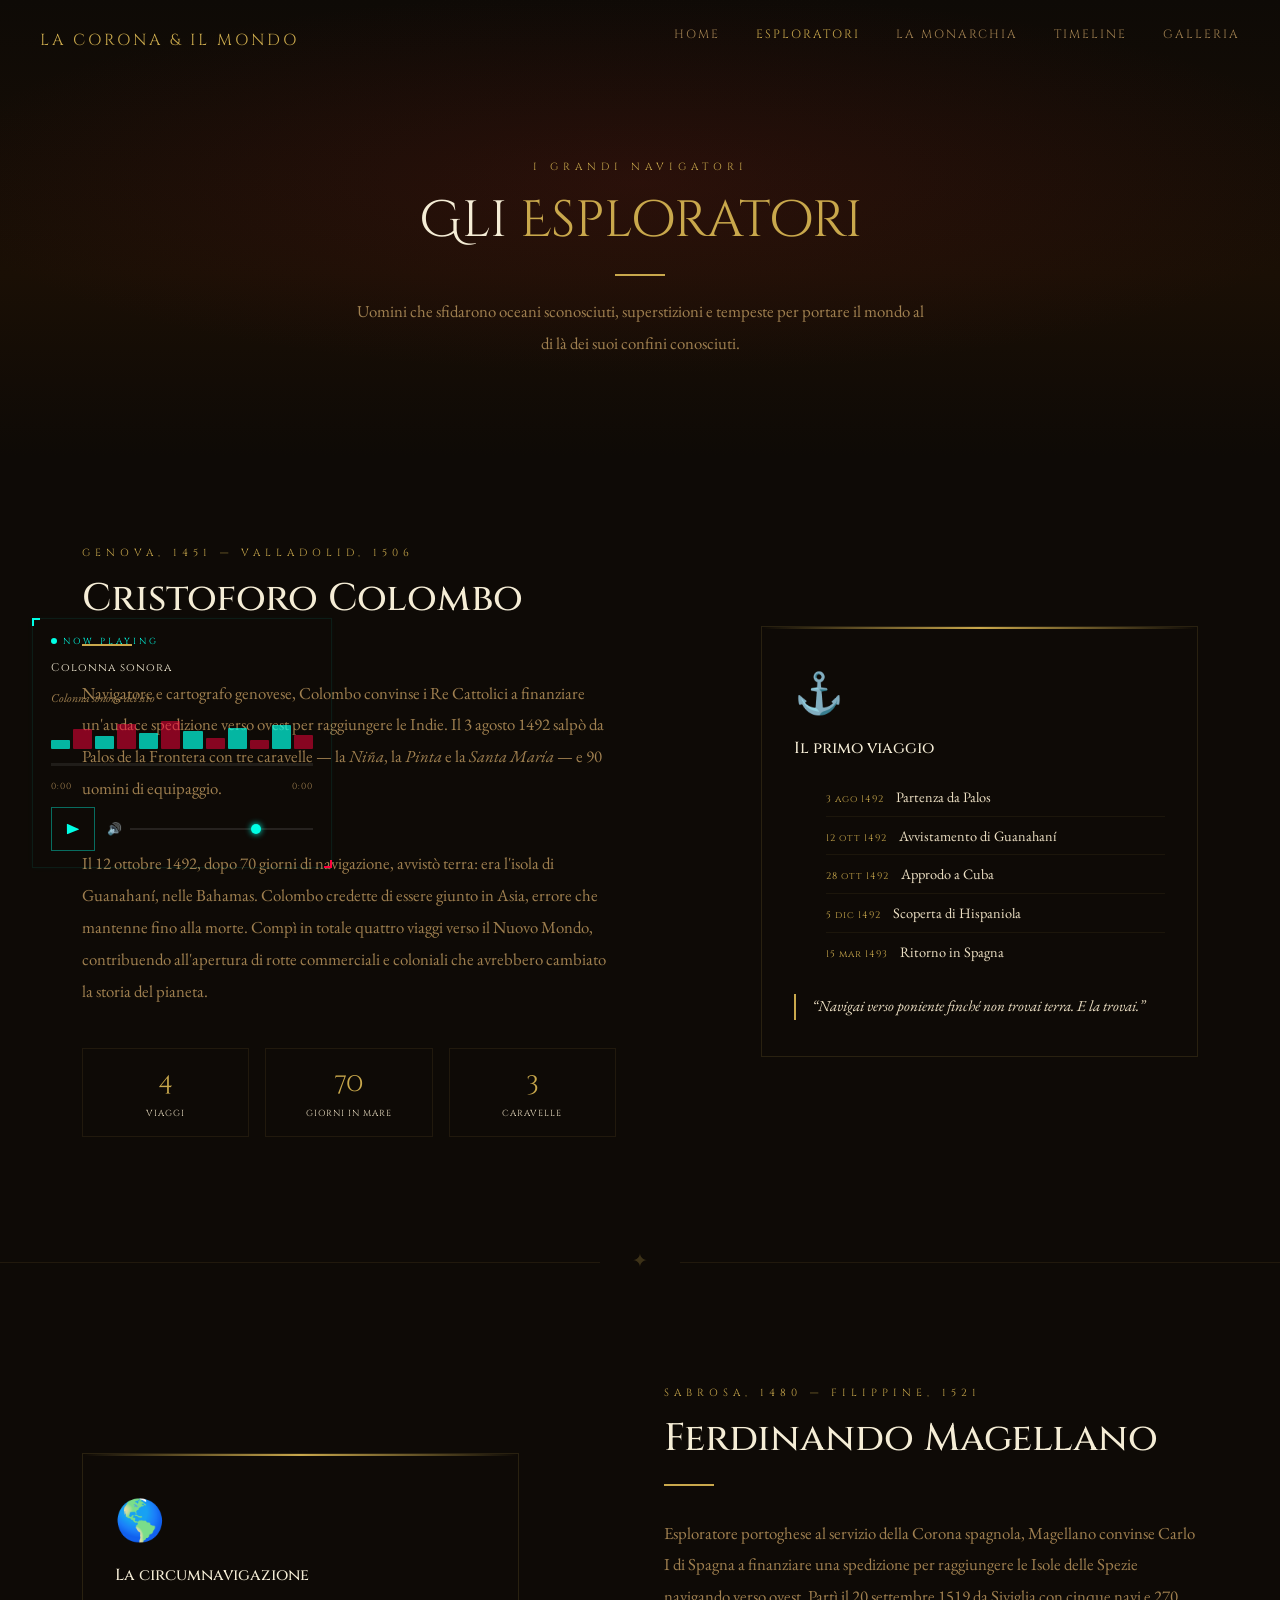
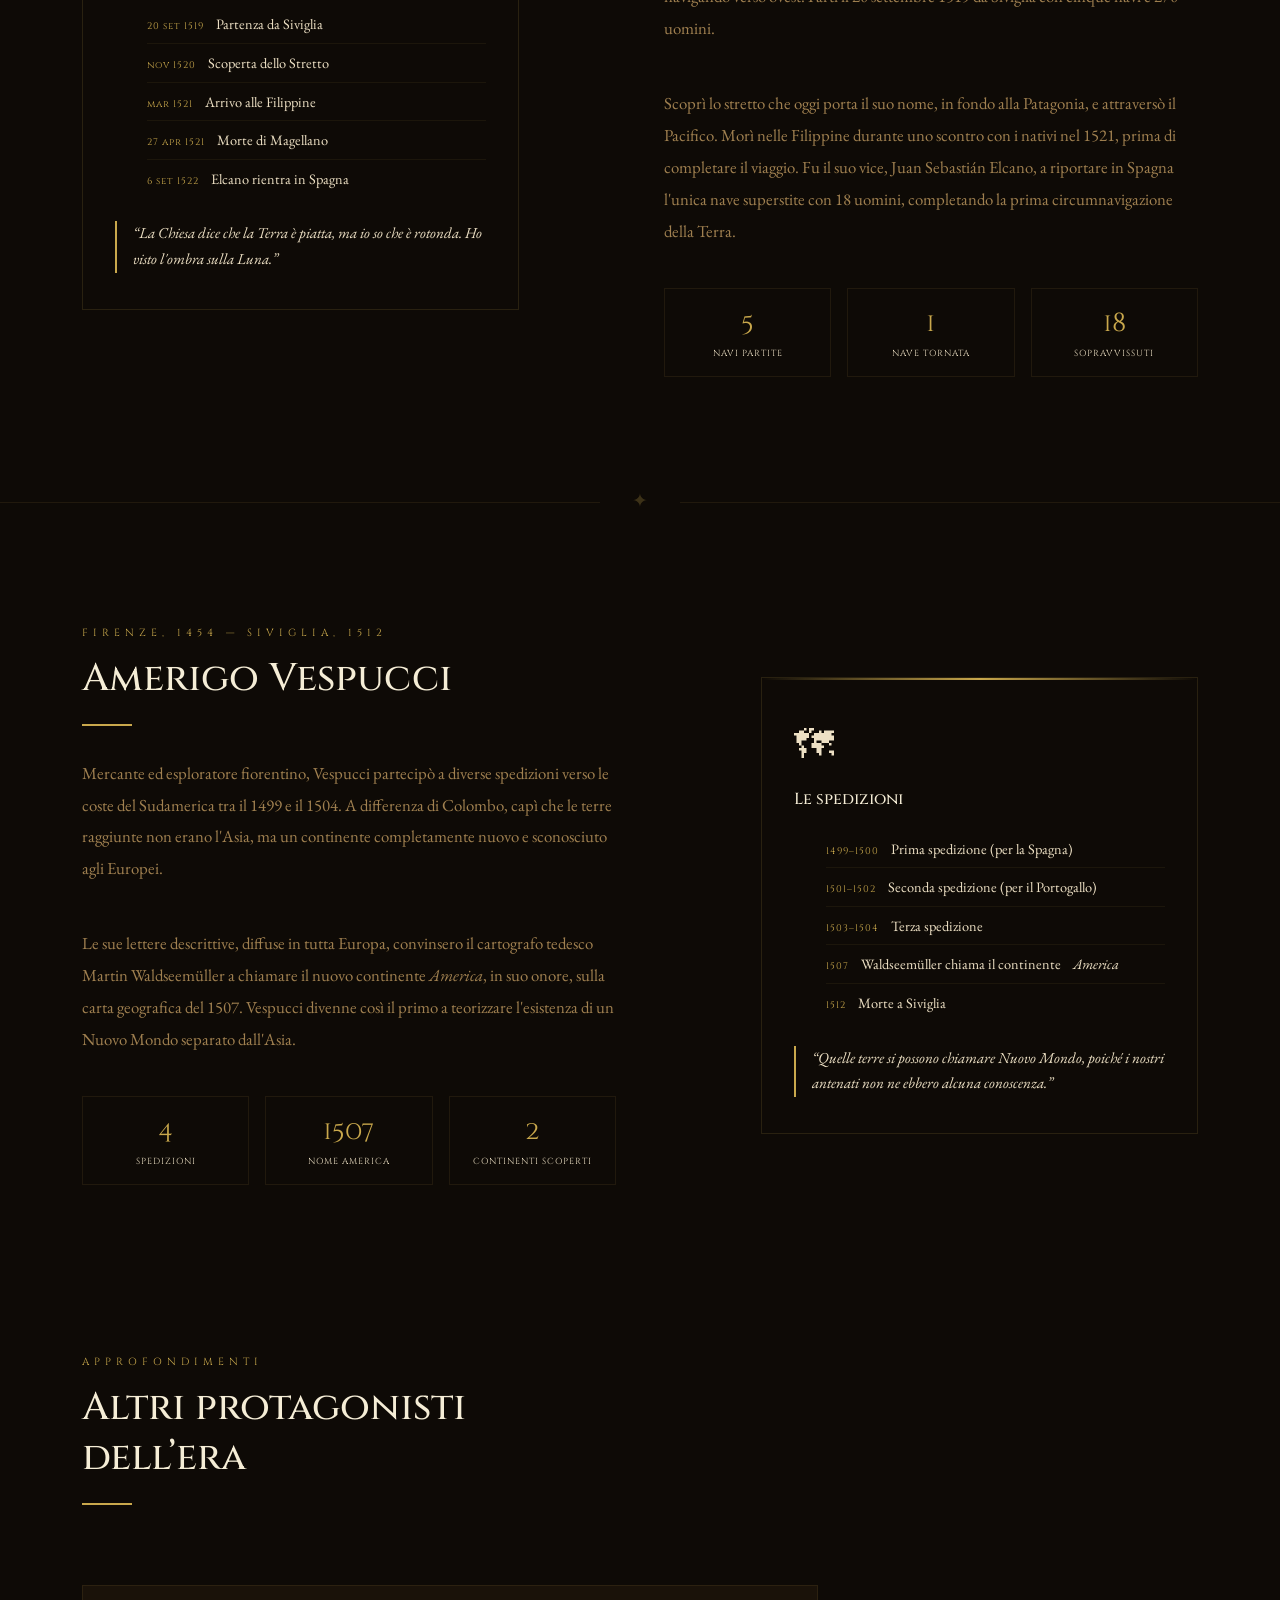
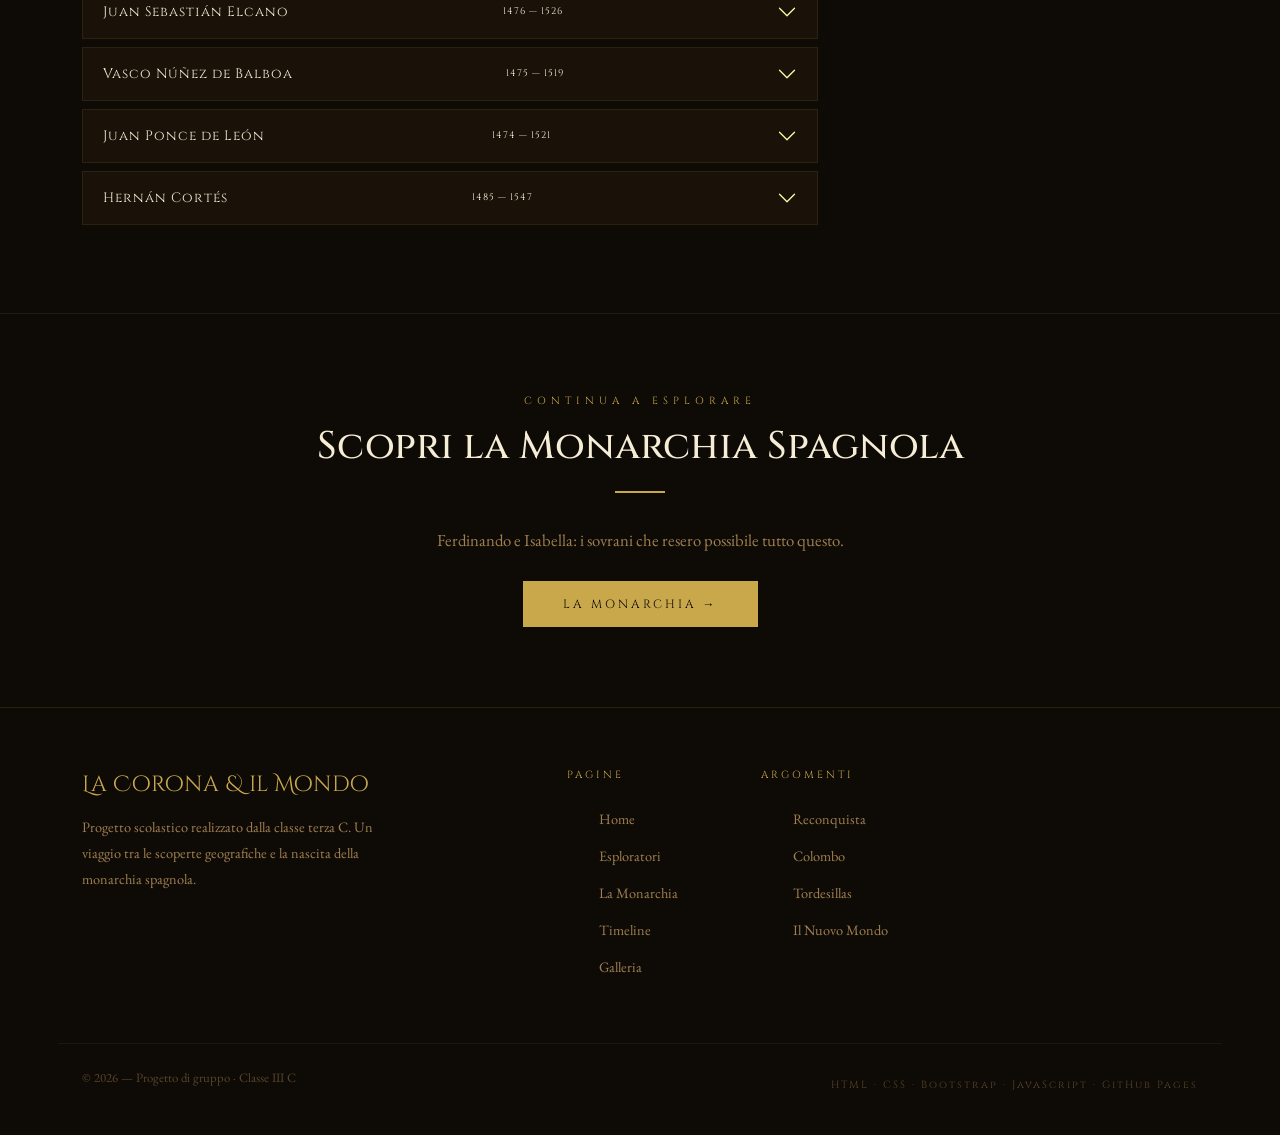
==== esploratori.html @ 6e04acef "Bo" ====
<!DOCTYPE html>
<html lang="it">
<head>
  <meta charset="UTF-8" />
  <meta name="viewport" content="width=device-width, initial-scale=1.0"/>
  <title>La Corona &amp; il Mondo — Esploratori</title>
  <link href="https://cdn.jsdelivr.net/npm/bootstrap@5.3.3/dist/css/bootstrap.min.css" rel="stylesheet"/>
  <link href="https://fonts.googleapis.com/css2?family=Cinzel+Decorative:wght@400;700&family=Cinzel:wght@400;600&family=EB+Garamond:ital,wght@0,400;0,500;1,400&display=swap" rel="stylesheet"/>
  <link rel="stylesheet" href="style.css"/>
<base target="_blank">
<base target="_blank">
</head>
<body>

  <!-- NAVBAR -->
  <nav id="navbar">
    <a href="/index.html" class="nav-logo">La Corona &amp; il Mondo</a>
    <button class="nav-toggle" id="navToggle" aria-label="Menu">
      <span></span><span></span><span></span>
    </button>
    <ul class="nav-links" id="navLinks">
      <li><a href="index.html">Home</a></li>
      <li><a href="esploratori.html">Esploratori</a></li>
      <li><a href="monarchia.html">La Monarchia</a></li>
      <li><a href="timeline.html">Timeline</a></li>
      <li><a href="galleria.html">Galleria</a></li>
    </ul>
  </nav>

  <!-- PAGE HEADER -->
  <section class="page-header">
    <div class="page-header-bg"></div>
    <div class="page-header-content container">
      <p class="section-label">I Grandi Navigatori</p>
      <h1 class="section-title" style="font-family:'Cinzel Decorative',serif; font-size:clamp(2rem,5vw,3.2rem);">
        Gli <span style="color:var(--gold)">Esploratori</span>
      </h1>
      <div class="gold-line mx-auto"></div>
      <p class="section-body mx-auto text-center">
        Uomini che sfidarono oceani sconosciuti, superstizioni e tempeste per portare il mondo al di là dei suoi confini conosciuti.
      </p>
    </div>
  </section>

  <!-- ═══════════════════════════════════════
       CRISTOFORO COLOMBO
  ════════════════════════════════════════ -->
  <section class="explorer-section" id="colombo">
    <div class="container">
      <div class="row align-items-center g-5">

        <!-- testo -->
        <div class="col-lg-6 reveal">
          <p class="section-label">Genova, 1451 &mdash; Valladolid, 1506</p>
          <h2 class="section-title">Cristoforo Colombo</h2>
          <div class="gold-line"></div>
          <p class="section-body">
            Navigatore e cartografo genovese, Colombo convinse i Re Cattolici a finanziare un'audace spedizione verso ovest per raggiungere le Indie. Il 3 agosto 1492 salpò da Palos de la Frontera con tre caravelle — la <em>Niña</em>, la <em>Pinta</em> e la <em>Santa María</em> — e 90 uomini di equipaggio.
          </p>
          <br>
          <p class="section-body">
            Il 12 ottobre 1492, dopo 70 giorni di navigazione, avvistò terra: era l'isola di Guanahaní, nelle Bahamas. Colombo credette di essere giunto in Asia, errore che mantenne fino alla morte. Compì in totale quattro viaggi verso il Nuovo Mondo, contribuendo all'apertura di rotte commerciali e coloniali che avrebbero cambiato la storia del pianeta.
          </p>

          <!-- stats mini -->
          <div class="row g-3 mt-4">
            <div class="col-4">
              <div class="mini-stat">
                <span class="mini-num">4</span>
                <span class="mini-label">Viaggi</span>
              </div>
            </div>
            <div class="col-4">
              <div class="mini-stat">
                <span class="mini-num">70</span>
                <span class="mini-label">Giorni in mare</span>
              </div>
            </div>
            <div class="col-4">
              <div class="mini-stat">
                <span class="mini-num">3</span>
                <span class="mini-label">Caravelle</span>
              </div>
            </div>
          </div>
        </div>

        <!-- citazione / sidebar -->
        <div class="col-lg-5 offset-lg-1 reveal">
          <div class="explorer-sidebar">
            <div class="sidebar-icon">&#9875;</div>
            <h3 class="sidebar-title">Il primo viaggio</h3>
            <ul class="sidebar-list">
              <li><span class="sl-year">3 ago 1492</span> Partenza da Palos</li>
              <li><span class="sl-year">12 ott 1492</span> Avvistamento di Guanahaní</li>
              <li><span class="sl-year">28 ott 1492</span> Approdo a Cuba</li>
              <li><span class="sl-year">5 dic 1492</span> Scoperta di Hispaniola</li>
              <li><span class="sl-year">15 mar 1493</span> Ritorno in Spagna</li>
            </ul>
            <div class="sidebar-quote">
              &ldquo;Navigai verso poniente finché non trovai terra. E la trovai.&rdquo;
            </div>
          </div>
        </div>

      </div>
    </div>
  </section>

  <!-- DIVISORE -->
  <div class="explorer-divider"><span>&#10022;</span></div>

  <!-- ═══════════════════════════════════════
       FERDINANDO MAGELLANO
  ════════════════════════════════════════ -->
  <section class="explorer-section" id="magellano">
    <div class="container">
      <div class="row align-items-center g-5">

        <!-- sidebar a sinistra su desktop -->
        <div class="col-lg-5 reveal order-lg-1 order-2">
          <div class="explorer-sidebar">
            <div class="sidebar-icon">&#127758;</div>
            <h3 class="sidebar-title">La circumnavigazione</h3>
            <ul class="sidebar-list">
              <li><span class="sl-year">20 set 1519</span> Partenza da Siviglia</li>
              <li><span class="sl-year">nov 1520</span> Scoperta dello Stretto</li>
              <li><span class="sl-year">mar 1521</span> Arrivo alle Filippine</li>
              <li><span class="sl-year">27 apr 1521</span> Morte di Magellano</li>
              <li><span class="sl-year">6 set 1522</span> Elcano rientra in Spagna</li>
            </ul>
            <div class="sidebar-quote">
              &ldquo;La Chiesa dice che la Terra è piatta, ma io so che è rotonda. Ho visto l'ombra sulla Luna.&rdquo;
            </div>
          </div>
        </div>

        <!-- testo a destra -->
        <div class="col-lg-6 offset-lg-1 reveal order-lg-2 order-1">
          <p class="section-label">Sabrosa, 1480 &mdash; Filippine, 1521</p>
          <h2 class="section-title">Ferdinando Magellano</h2>
          <div class="gold-line"></div>
          <p class="section-body">
            Esploratore portoghese al servizio della Corona spagnola, Magellano convinse Carlo I di Spagna a finanziare una spedizione per raggiungere le Isole delle Spezie navigando verso ovest. Partì il 20 settembre 1519 da Siviglia con cinque navi e 270 uomini.
          </p>
          <br>
          <p class="section-body">
            Scoprì lo stretto che oggi porta il suo nome, in fondo alla Patagonia, e attraversò il Pacifico. Morì nelle Filippine durante uno scontro con i nativi nel 1521, prima di completare il viaggio. Fu il suo vice, Juan Sebastián Elcano, a riportare in Spagna l'unica nave superstite con 18 uomini, completando la prima circumnavigazione della Terra.
          </p>

          <div class="row g-3 mt-4">
            <div class="col-4">
              <div class="mini-stat">
                <span class="mini-num">5</span>
                <span class="mini-label">Navi partite</span>
              </div>
            </div>
            <div class="col-4">
              <div class="mini-stat">
                <span class="mini-num">1</span>
                <span class="mini-label">Nave tornata</span>
              </div>
            </div>
            <div class="col-4">
              <div class="mini-stat">
                <span class="mini-num">18</span>
                <span class="mini-label">Sopravvissuti</span>
              </div>
            </div>
          </div>
        </div>

      </div>
    </div>
  </section>

  <!-- DIVISORE -->
  <div class="explorer-divider"><span>&#10022;</span></div>

  <!-- ═══════════════════════════════════════
       AMERIGO VESPUCCI
  ════════════════════════════════════════ -->
  <section class="explorer-section" id="vespucci">
    <div class="container">
      <div class="row align-items-center g-5">

        <div class="col-lg-6 reveal">
          <p class="section-label">Firenze, 1454 &mdash; Siviglia, 1512</p>
          <h2 class="section-title">Amerigo Vespucci</h2>
          <div class="gold-line"></div>
          <p class="section-body">
            Mercante ed esploratore fiorentino, Vespucci partecipò a diverse spedizioni verso le coste del Sudamerica tra il 1499 e il 1504. A differenza di Colombo, capì che le terre raggiunte non erano l'Asia, ma un continente completamente nuovo e sconosciuto agli Europei.
          </p>
          <br>
          <p class="section-body">
            Le sue lettere descrittive, diffuse in tutta Europa, convinsero il cartografo tedesco Martin Waldseemüller a chiamare il nuovo continente <em>America</em>, in suo onore, sulla carta geografica del 1507. Vespucci divenne così il primo a teorizzare l'esistenza di un Nuovo Mondo separato dall'Asia.
          </p>

          <div class="row g-3 mt-4">
            <div class="col-4">
              <div class="mini-stat">
                <span class="mini-num">4</span>
                <span class="mini-label">Spedizioni</span>
              </div>
            </div>
            <div class="col-4">
              <div class="mini-stat">
                <span class="mini-num">1507</span>
                <span class="mini-label">Nome America</span>
              </div>
            </div>
            <div class="col-4">
              <div class="mini-stat">
                <span class="mini-num">2</span>
                <span class="mini-label">Continenti scoperti</span>
              </div>
            </div>
          </div>
        </div>

        <div class="col-lg-5 offset-lg-1 reveal">
          <div class="explorer-sidebar">
            <div class="sidebar-icon">&#128506;</div>
            <h3 class="sidebar-title">Le spedizioni</h3>
            <ul class="sidebar-list">
              <li><span class="sl-year">1499&ndash;1500</span> Prima spedizione (per la Spagna)</li>
              <li><span class="sl-year">1501&ndash;1502</span> Seconda spedizione (per il Portogallo)</li>
              <li><span class="sl-year">1503&ndash;1504</span> Terza spedizione</li>
              <li><span class="sl-year">1507</span> Waldseemüller chiama il continente <em>America</em></li>
              <li><span class="sl-year">1512</span> Morte a Siviglia</li>
            </ul>
            <div class="sidebar-quote">
              &ldquo;Quelle terre si possono chiamare Nuovo Mondo, poiché i nostri antenati non ne ebbero alcuna conoscenza.&rdquo;
            </div>
          </div>
        </div>

      </div>
    </div>
  </section>

  <!-- ALTRI ESPLORATORI — accordion Bootstrap -->
  <section style="padding: 80px 0; position:relative; z-index:1;">
    <div class="container">
      <div class="row mb-5">
        <div class="col-lg-6 reveal">
          <p class="section-label">Approfondimenti</p>
          <h2 class="section-title">Altri protagonisti dell&rsquo;era</h2>
          <div class="gold-line"></div>
        </div>
      </div>
      <div class="row">
        <div class="col-lg-8 reveal">
          <div class="accordion accordion-flush" id="otherExplorers">

            <div class="accordion-item acc-custom">
              <h2 class="accordion-header">
                <button class="accordion-button acc-btn collapsed" type="button" data-bs-toggle="collapse" data-bs-target="#acc1">
                  Juan Sebastián Elcano <span class="acc-year">1476 &mdash; 1526</span>
                </button>
              </h2>
              <div id="acc1" class="accordion-collapse collapse" data-bs-parent="#otherExplorers">
                <div class="accordion-body acc-body">
                  Navigatore basco che completò la prima circumnavigazione del globo dopo la morte di Magellano. Rientrò in Spagna il 6 settembre 1522 con la nave <em>Victoria</em> e soli 18 uomini superstiti. Carlo I gli concesse lo stemma con il motto <em>"Primus circumdedisti me"</em> — il primo che mi ha circumnavigato.
                </div>
              </div>
            </div>

            <div class="accordion-item acc-custom">
              <h2 class="accordion-header">
                <button class="accordion-button acc-btn collapsed" type="button" data-bs-toggle="collapse" data-bs-target="#acc2">
                  Vasco Núñez de Balboa <span class="acc-year">1475 &mdash; 1519</span>
                </button>
              </h2>
              <div id="acc2" class="accordion-collapse collapse" data-bs-parent="#otherExplorers">
                <div class="accordion-body acc-body">
                  Conquistador spagnolo, fu il primo europeo ad avvistare l'Oceano Pacifico dall'America, il 25 settembre 1513, attraversando l'istmo di Panama. Prese possesso del mare a nome della Corona di Castiglia.
                </div>
              </div>
            </div>

            <div class="accordion-item acc-custom">
              <h2 class="accordion-header">
                <button class="accordion-button acc-btn collapsed" type="button" data-bs-toggle="collapse" data-bs-target="#acc3">
                  Juan Ponce de León <span class="acc-year">1474 &mdash; 1521</span>
                </button>
              </h2>
              <div id="acc3" class="accordion-collapse collapse" data-bs-parent="#otherExplorers">
                <div class="accordion-body acc-body">
                  Esploratore spagnolo che nel 1513 approdò per primo nell'odierna Florida, credendo di trovare la leggendaria Fontana della Giovinezza. Fondò la prima colonia europea nell'America del Nord continentale.
                </div>
              </div>
            </div>

            <div class="accordion-item acc-custom">
              <h2 class="accordion-header">
                <button class="accordion-button acc-btn collapsed" type="button" data-bs-toggle="collapse" data-bs-target="#acc4">
                  Hernán Cortés <span class="acc-year">1485 &mdash; 1547</span>
                </button>
              </h2>
              <div id="acc4" class="accordion-collapse collapse" data-bs-parent="#otherExplorers">
                <div class="accordion-body acc-body">
                  Conquistador che tra il 1519 e il 1521 guidò la conquista dell'Impero Azteco in Messico. Con meno di 600 uomini riuscì a sconfiggere uno degli imperi più potenti del continente americano, aprendo la strada alla colonizzazione della Mesoamerica.
                </div>
              </div>
            </div>

          </div>
        </div>
      </div>
    </div>
  </section>

  <!-- CALL TO ACTION -->
  <section style="padding: 80px 0; text-align:center; border-top: 1px solid rgba(201,168,76,0.1);">
    <div class="container reveal">
      <p class="section-label">Continua a esplorare</p>
      <h2 class="section-title">Scopri la Monarchia Spagnola</h2>
      <div class="gold-line mx-auto"></div>
      <p class="section-body mx-auto text-center mb-4">
        Ferdinando e Isabella: i sovrani che resero possibile tutto questo.
      </p>
      <a href="monarchia.html" class="btn-gold" style="opacity:1;">La Monarchia &rarr;</a>
    </div>
  </section>

  <!-- FOOTER -->
  <footer>
    <div class="container">
      <div class="row g-5">
        <div class="col-lg-4">
          <div class="footer-logo">La Corona &amp; il Mondo</div>
          <p class="footer-desc">Progetto scolastico realizzato dalla classe terza C. Un viaggio tra le scoperte geografiche e la nascita della monarchia spagnola.</p>
        </div>
        <div class="col-lg-2 offset-lg-1">
          <p class="footer-heading">Pagine</p>
          <ul class="footer-links">
            <li><a href="index.html">Home</a></li>
            <li><a href="esploratori.html">Esploratori</a></li>
            <li><a href="monarchia.html">La Monarchia</a></li>
            <li><a href="timeline.html">Timeline</a></li>
            <li><a href="galleria.html">Galleria</a></li>
          </ul>
        </div>
        <div class="col-lg-2">
          <p class="footer-heading">Argomenti</p>
          <ul class="footer-links">
            <li><a href="#">Reconquista</a></li>
            <li><a href="#">Colombo</a></li>
            <li><a href="#">Tordesillas</a></li>
            <li><a href="#">Il Nuovo Mondo</a></li>
          </ul>
        </div>
      <div class="footer-bottom">
        <p>&copy; 2026 &mdash; Progetto di gruppo &middot; Classe III C</p>
        <span class="group-names">HTML &middot; CSS &middot; Bootstrap &middot; JavaScript &middot; GitHub Pages</span>
      </div>
    </div>
  </footer>

  <button id="backToTop" aria-label="Torna su">&uarr;</button>

  <!-- MUSIC PLAYER -->
  <div id="musicPlayer">
    <div class="player-header">
      <span class="player-label"><span id="playerDot"></span>Now Playing</span>
    </div>
    <div class="player-track">Colonna sonora</div>
    <div class="player-track-sub">Colonna sonora del sito</div>
    <div class="player-wave" id="playerWave">
      <div class="wave-bar"></div><div class="wave-bar"></div>
      <div class="wave-bar"></div><div class="wave-bar"></div>
      <div class="wave-bar"></div><div class="wave-bar"></div>
      <div class="wave-bar"></div><div class="wave-bar"></div>
      <div class="wave-bar"></div><div class="wave-bar"></div>
      <div class="wave-bar"></div><div class="wave-bar"></div>
    </div>
    <div class="player-progress-wrap" id="progressWrap">
      <div class="player-progress-fill" id="progressFill"></div>
    </div>
    <div class="player-time">
      <span id="timeCurrent">0:00</span>
      <span id="timeTotal">0:00</span>
    </div>
    <div class="player-controls">
      <button class="player-btn play-btn" id="playBtn" aria-label="Play/Pausa">&#9654;</button>
      <div class="player-volume">
        <span class="player-vol-icon">&#128266;</span>
        <input type="range" class="volume-slider" id="volumeSlider" min="0" max="1" step="0.01" value="0.7">
      </div>
    </div>
  </div>

  <audio id="bgMusic" loop>
    <source src="/audio/Lil Uzi Vert- 20 Min (Instrumental).mp3" type="audio/mpeg">
  </audio>

  <script src="https://cdn.jsdelivr.net/npm/bootstrap@5.3.3/dist/js/bootstrap.bundle.min.js"></script>
  <script src="script.js"></script>
</body>
</html>
---- style.css ----
:root {  /* Definizione variabili CSS globali per colori e palette glitch */
  --gold:       #C9A84C;  /* Oro principale per elementi dorati */
  --gold-light: #E8C96A;  /* Oro chiaro per stati hover */
  --deep-red:   #7A1C1C;  /* Rosso scuro per sfondi/gradienti */
  --dark-bg:    #0E0A06;  /* Sfondo scuro quasi nero */
  --dark-card:  #1A1209;  /* Sfondo scuro per card/componenti */
  --parchment:  #F5EDD6;  /* Colore pergamena per testi principali */
  --text-light: #EDE0C4;  /* Colore testo chiaro */
  --text-muted: #A08050;  /* Colore testo attenuato/secondario */
  /* Glitch palette */
  --glitch-cyan:    #00FFE5;  /* Ciano per effetti glitch */
  --glitch-magenta: #FF003C;  /* Magenta per effetti glitch */
  --glitch-yellow:  #FFE600;  /* Giallo per effetti glitch */
}

/* ─── RESET & BASE ─── */
*, *::before, *::after { margin: 0; padding: 0; box-sizing: border-box; }  /* Reset universale */

body {  /* Stile base body: sfondo scuro, font serif, nessuno scroll orizzontale */
  background-color: var(--dark-bg);  /* Sfondo con colore scuro definito in :root */
  color: var(--text-light);  /* Colore testo chiaro */
  font-family: 'EB Garamond', serif;  /* Font serif elegante per testi */
  font-size: 18px;  /* Dimensione base font 18px */
  overflow-x: hidden;  /* Nasconde scroll orizzontale */
}

body::before {  /* Overlay SVG con rumore frattale per effetto texture carta antica */
  content: '';  /* Pseudo-elemento vuoto necessario */
  position: fixed;  /* Posizione fissa rispetto alla viewport */
  inset: 0;  /* Copre tutto lo schermo (top/right/bottom/left: 0) */
  background-image: url("data:image/svg+xml,...");  /* SVG inline con filtro feTurbulence per rumore frattale */
  pointer-events: none;  /* Non intercetta click del mouse */
  z-index: 0;  /* Livello più basso dello stacking */
  opacity: 0.4;  /* Trasparenza al 40% */
}

/* ─── TYPOGRAPHY HELPERS ─── */
.section-label {  /* Etichetta sezione: font decorativo, colore oro, maiuscolo */
  font-family: 'Cinzel', serif;  /* Font decorativo Cinzel */
  font-size: 0.65rem;  /* Dimensione piccola per etichette */
  letter-spacing: 5px;  /* Spaziatura ampia tra lettere */
  color: var(--gold);  /* Colore oro */
  text-transform: uppercase;  /* Testo in maiuscolo */
  margin-bottom: 12px;  /* Margine inferiore */
}
.section-title {  /* Titolo sezione: dimensione responsive, colore pergamena */
  font-family: 'Cinzel', serif;  /* Font decorativo Cinzel */
  font-size: clamp(1.6rem, 3.5vw, 2.4rem);  /* Dimensione responsive tra min e max */
  color: var(--parchment);  /* Colore pergamena */
  margin-bottom: 20px;  /* Margine inferiore */
  line-height: 1.3;  /* Interlinea compatta */
}
.section-body {  /* Corpo testo: leggibile, colore attenuato, larghezza max */
  font-size: 1.05rem;  /* Leggermente più grande del base */
  color: var(--text-muted);  /* Colore testo attenuato */
  line-height: 1.9;  /* Interlinea ampia per leggibilità */
  max-width: 580px;  /* Larghezza massima per leggibilità */
}
.gold-line {  /* Linea decorativa orizzontale dorata */
  width: 50px;  /* Larghezza 50px */
  height: 2px;  /* Altezza 2px */
  background: var(--gold);  /* Sfondo oro */
  margin-bottom: 32px;  /* Margine inferiore */
}

/* ─── NAVBAR ─── */
nav {  /* Navbar fissa in alto con flexbox */
  position: fixed;  /* Posizione fissa */
  top: 0; left: 0; right: 0;  /* Ancorata ai lati superiori */
  z-index: 1000;  /* Sopra tutti gli altri elementi */
  padding: 18px 40px;  /* Padding interno */
  display: flex;  /* Layout flexbox */
  justify-content: space-between;  /* Elementi ai lati opposti */
  align-items: center;  /* Allineamento verticale centrato */
  transition: background 0.5s, padding 0.4s;  /* Transizione su scroll */
}
nav.scrolled {  /* Stile navbar quando la pagina viene scrollata */
  background: rgba(14, 10, 6, 0.95);  /* Sfondo quasi opaco */
  backdrop-filter: blur(8px);  /* Effetto sfocatura sullo sfondo */
  padding: 12px 40px;  /* Padding ridotto */
  border-bottom: 1px solid rgba(201,168,76,0.2);  /* Bordo dorato sottile */
}
.nav-logo {  /* Logo nella navbar */
  font-family: 'Cinzel', serif;  /* Font Cinzel decorativo */
  font-size: 1rem;  /* Dimensione font */
  color: var(--gold);  /* Colore oro */
  letter-spacing: 3px;  /* Spaziatura lettere */
  text-transform: uppercase;  /* Maiuscolo */
  text-decoration: none;  /* Nessuna sottolineatura */
}
.nav-links {  /* Lista link di navigazione */
  list-style: none;  /* Nessun punto elenco */
  display: flex;  /* Layout orizzontale */
  gap: 36px;  /* Spazio tra i link */
}
.nav-links a {  /* Singolo link di navigazione */
  font-family: 'Cinzel', serif;  /* Font decorativo */
  font-size: 0.75rem;  /* Font piccolo */
  letter-spacing: 2px;  /* Spaziatura lettere */
  color: var(--text-muted);  /* Colore attenuato */
  text-decoration: none;  /* Nessuna sottolineatura */
  text-transform: uppercase;  /* Maiuscolo */
  transition: color 0.3s;  /* Transizione colore al hover */
}
.nav-links a:hover,
.nav-links a.active { color: var(--gold); }  /* Stato hover/attivo: colore oro */

/* Hamburger mobile */
.nav-toggle {  /* Bottone hamburger per menu mobile */
  display: none;  /* Nascosto su desktop */
  flex-direction: column;  /* Righe verticali */
  gap: 5px;  /* Spazio tra le righe */
  cursor: pointer;  /* Cursore a mano */
  background: none;  /* Nessuno sfondo */
  border: none;  /* Nessun bordo */
  padding: 4px;  /* Padding interno */
}
.nav-toggle span {  /* Singola riga dell'hamburger */
  display: block;  /* Elemento blocco */
  width: 24px;  /* Larghezza 24px */
  height: 2px;  /* Altezza 2px */
  background: var(--gold);  /* Colore oro */
  transition: transform 0.3s, opacity 0.3s;  /* Animazione trasformazione */
}

/* ─── HERO ─── */
.hero {  /* Sezione hero a schermo intero */
  position: relative;  /* Per posizionamento elementi interni */
  height: 100vh;  /* Altezza viewport intera */
  display: flex;  /* Centratura flex */
  align-items: center;  /* Centrato verticalmente */
  justify-content: center;  /* Centrato orizzontalmente */
  text-align: center;  /* Testo centrato */
  overflow: hidden;  /* Nasconde overflow */
}
.hero-bg {  /* Sfondo della hero con gradienti */
  position: absolute;  /* Posizionamento assoluto */
  inset: 0;  /* Copre tutto */
  background:
    radial-gradient(ellipse 80% 60% at 50% 40%, rgba(122,28,28,0.25) 0%, transparent 70%),  /* Gradiente radiale rosso */
    radial-gradient(ellipse 60% 80% at 20% 80%, rgba(201,168,76,0.08) 0%, transparent 60%),  /* Gradiente radiale dorato */
    linear-gradient(180deg, #0E0A06 0%, #1A0F05 50%, #0E0A06 100%);  /* Gradiente lineare scuro */
}
.compass-rose {  /* Rosa dei venti decorativa animata */
  position: absolute;  /* Posizionamento assoluto */
  width: 500px; height: 500px;  /* Dimensione 500px */
  top: 50%; left: 50%;  /* Al centro */
  transform: translate(-50%, -55%);  /* Centratura precisa */
  opacity: 0.06;  /* Molto trasparente */
  border: 1px solid var(--gold);  /* Bordo dorato */
  border-radius: 50%;  /* Forma circolare */
  animation: slowRotate 60s linear infinite;  /* Rotazione lenta infinita */
}
.compass-rose::before, .compass-rose::after {  /* Cerchi concentrici interni */
  content: '';  /* Pseudo-elementi vuoti */
  position: absolute;  /* Posizionamento assoluto */
  inset: 0;  /* Coprono tutto il genitore */
  border: 1px solid var(--gold);  /* Bordo dorato */
  border-radius: 50%;  /* Circolari */
}
.compass-rose::before { margin: 40px; }  /* Cerchio interno (più piccolo) */
.compass-rose::after  { margin: 80px; }  /* Cerchio più interno (ancora più piccolo) */
@keyframes slowRotate { to { transform: translate(-50%, -55%) rotate(360deg); } }  /* Rotazione completa 360° */

.compass-lines {  /* Linee cardinali decorative */
  position: absolute;  /* Posizionamento assoluto */
  width: 500px; height: 500px;  /* Stessa dimensione della rosa */
  top: 50%; left: 50%;  /* Al centro */
  transform: translate(-50%, -55%);  /* Centratura precisa */
  opacity: 0.05;  /* Molto trasparenti */
}
.compass-lines::before {  /* Linea orizzontale (est-ovest) */
  content: '';  /* Pseudo-elemento vuoto */
  position: absolute;  /* Posizionamento assoluto */
  top: 50%; left: 0; right: 0;  /* Orizzontale al centro */
  height: 1px;  /* Spessore 1px */
  background: var(--gold);  /* Colore oro */
}
.compass-lines::after {  /* Linea verticale (nord-sud) */
  content: '';  /* Pseudo-elemento vuoto */
  position: absolute;  /* Posizionamento assoluto */
  left: 50%; top: 0; bottom: 0;  /* Verticale al centro */
  width: 1px;  /* Spessore 1px */
  background: var(--gold);  /* Colore oro */
}

.hero-content {  /* Contenuto centrato della hero */
  position: relative;  /* Sopra gli sfondi */
  z-index: 2;  /* Livello 2 */
  max-width: 820px;  /* Larghezza massima */
  padding: 0 24px;  /* Padding laterale responsive */
}
.hero-label {  /* Etichetta hero con effetto glitch */
  font-family: 'Cinzel', serif;  /* Font decorativo */
  font-size: 0.7rem;  /* Font piccolo */
  letter-spacing: 5px;  /* Spaziatura ampia */
  color: var(--glitch-cyan);  /* Colore ciano glitch */
  text-transform: uppercase;  /* Maiuscolo */
  margin-bottom: 24px;  /* Margine inferiore */
  opacity: 0;  /* Inizialmente invisibile (attivato da JS) */
}
.hero-label.glitch-in {  /* Classe attivata da JS per animazione ingresso */
  animation: labelGlitchIn 0.8s steps(1) forwards;  /* Animazione glitch 0.8s */
}

/* ── HERO TITLE GLITCH ── */
.hero-title {  /* Titolo principale hero */
  font-family: 'Cinzel Decorative', serif;  /* Font decorativo */
  font-size: clamp(2.4rem, 6vw, 4.2rem);  /* Dimensione responsive */
  line-height: 1.15;  /* Interlinea stretta */
  color: var(--parchment);  /* Colore pergamena */
  margin-bottom: 12px;  /* Margine inferiore */
  opacity: 0;  /* Inizialmente invisibile */
  position: relative;  /* Per posizionare pseudo-elementi glitch */
}
.hero-title span { color: var(--gold); }  /* Span nel titolo: colore oro per enfasi */

.hero-title.glitch-in {  /* Animazione rivelazione titolo */
  animation: titleReveal 0.1s steps(1) forwards;  /* Rivelazione rapida */
}

/* pseudo-elements per effetto RGB-split */
.hero-title.glitch-active {  /* Stato glitch attivo sul titolo */
  animation: glitchLoop 4s infinite;  /* Loop glitch infinito ogni 4s */
}
.hero-title.glitch-active::before,
.hero-title.glitch-active::after {  /* Pseudo-elementi per effetto RGB split */
  content: attr(data-text);  /* Ripete il testo del titolo */
  position: absolute;  /* Sovrapposizione */
  top: 0; left: 0; right: 0;  /* Copre tutto il titolo */
  overflow: hidden;  /* Nasconde parti fuori clip-path */
  font-family: inherit;  /* Eredita il font */
  font-size: inherit;  /* Eredita la dimensione */
  line-height: inherit;  /* Eredita l'interlinea */
}
.hero-title.glitch-active::before {  /* Parte superiore (ciano) */
  color: var(--glitch-cyan);  /* Colore ciano */
  animation: glitchTop 4s infinite;  /* Animazione glitch superiore */
  clip-path: polygon(0 0, 100% 0, 100% 35%, 0 35%);  /* Mostra solo metà superiore */
  transform: translate(-3px, 0);  /* Spostamento a sinistra */
}
.hero-title.glitch-active::after {  /* Parte inferiore (magenta) */
  color: var(--glitch-magenta);  /* Colore magenta */
  animation: glitchBot 4s infinite;  /* Animazione glitch inferiore */
  clip-path: polygon(0 65%, 100% 65%, 100% 100%, 0 100%);  /* Mostra solo metà inferiore */
  transform: translate(3px, 0);  /* Spostamento a destra */
}

.hero-subtitle {  /* Sottotitolo hero in corsivo */
  font-family: 'EB Garamond', serif;  /* Font serif */
  font-style: italic;  /* Stile corsivo */
  font-size: clamp(1.1rem, 2.5vw, 1.5rem);  /* Dimensione responsive */
  color: var(--text-muted);  /* Colore attenuato */
  margin-bottom: 48px;  /* Margine inferiore */
  opacity: 0;  /* Inizialmente invisibile */
}
.hero-subtitle.glitch-in {  /* Animazione fade-up del sottotitolo */
  animation: fadeUp 0.6s ease forwards;  /* Fade-up con easing */
}

.hero-divider {  /* Linea divisoria con glow ciano */
  width: 80px; height: 1px;  /* 80x1px */
  background: var(--glitch-cyan);  /* Colore ciano */
  margin: 0 auto 48px;  /* Centrata con margine inferiore */
  opacity: 0;  /* Inizialmente invisibile */
  box-shadow: 0 0 8px var(--glitch-cyan);  /* Effetto glow ciano */
}
.hero-divider.glitch-in {  /* Animazione espansione divisore */
  animation: dividerExpand 0.5s ease forwards;  /* Espansione 0.5s */
}

/* ── SCAN LINES overlay sulla hero ── */
.hero-scanlines {  /* Overlay scanline effetto CRT/retro */
  position: absolute;  /* Copre tutta la hero */
  inset: 0;  /* Tutti i lati a zero */
  background: repeating-linear-gradient(  /* Pattern di righe ripetute */
    to bottom,  /* Direzione verticale */
    transparent 0px,  /* Trasparente */
    transparent 3px,  /* Trasparente per 3px */
    rgba(0,0,0,0.18) 3px,  /* Linea scura */
    rgba(0,0,0,0.18) 4px  /* Linea scura per 1px (totale 4px) */
  );
  pointer-events: none;  /* Non intercetta click */
  z-index: 3;  /* Livello 3 */
  opacity: 0.5;  /* Trasparenza 50% */
  animation: scanMove 8s linear infinite;  /* Scorrimento verticale infinito */
}

/* ── NOISE BURST sull'intera hero all'entrata ── */
.hero-noise {  /* Overlay burst rumore all'ingresso */
  position: absolute;  /* Copre tutta la hero */
  inset: 0;  /* Tutti i lati a zero */
  z-index: 4;  /* Livello 4 (sopra scanline) */
  pointer-events: none;  /* Non cliccabile */
  opacity: 0;  /* Inizialmente invisibile */
}
.hero-noise.active {  /* Stato attivo del burst (aggiunto da JS) */
  animation: noiseBurst 1.2s steps(1) forwards;  /* Burst 1.2s poi fermo */
}

/* ── CORNER BRACKETS decorativi ── */
.corner {  /* Angoli decorativi ciani agli angoli della hero */
  position: absolute;  /* Posizionamento assoluto */
  width: 40px; height: 40px;  /* 40x40px */
  z-index: 5;  /* Livello 5 */
  opacity: 0;  /* Inizialmente invisibili */
  transition: opacity 0.3s;  /* Transizione opacità */
}
.corner.visible { opacity: 1; }  /* Stato visibile (aggiunto da JS) */
.corner-tl { top: 32px; left: 32px; border-top: 2px solid var(--glitch-cyan); border-left: 2px solid var(--glitch-cyan); }  /* Angolo top-left: bordi superiore e sinistro ciani */
.corner-tr { top: 32px; right: 32px; border-top: 2px solid var(--glitch-cyan); border-right: 2px solid var(--glitch-cyan); }  /* Angolo top-right: bordi superiore e destro ciani */
.corner-bl { bottom: 80px; left: 32px; border-bottom: 2px solid var(--glitch-cyan); border-left: 2px solid var(--glitch-cyan); }  /* Angolo bottom-left: bordi inferiore e sinistro ciani */
.corner-br { bottom: 80px; right: 32px; border-bottom: 2px solid var(--glitch-cyan); border-right: 2px solid var(--glitch-cyan); }  /* Angolo bottom-right: bordi inferiore e destro ciani */

/* ── GLITCH KEYFRAMES ── */
@keyframes labelGlitchIn {  /* Animazione glitch ingresso etichetta */
  0%   { opacity:0; color: var(--glitch-yellow); transform: skewX(20deg) translateX(-10px); filter: blur(4px); }  /* Inizio: invisibile, giallo, inclinato, sfocato */
  20%  { opacity:1; color: var(--glitch-magenta); transform: skewX(-10deg) translateX(6px);  filter: blur(0); }  /* Visibile, magenta, inclinazione opposta, nitido */
  40%  { color: var(--glitch-cyan);    transform: skewX(5deg)  translateX(-3px); }  /* Ciano, inclinazione ridotta */
  60%  { color: var(--glitch-yellow);  transform: skewX(-2deg) translateX(2px); }  /* Giallo, quasi dritto */
  80%  { color: var(--glitch-cyan);    transform: skewX(0)     translateX(0); }  /* Ciano, posizione normale */
  100% { opacity:1; color: var(--glitch-cyan); transform: none; }  /* Finale: visibile, ciano, normale */
}

@keyframes titleReveal {  /* Rivelazione istantanea del titolo */
  0%   { opacity: 0; }  /* Inizio invisibile */
  100% { opacity: 1; }  /* Fine visibile */
}

@keyframes glitchLoop {  /* Loop glitch periodico sul titolo */
  0%, 90%, 100% { transform: none; filter: none; }  /* Stato normale (90% del tempo) */
  91%  { transform: skewX(2deg); filter: brightness(1.4); }  /* Inclinazione + luminosità */
  92%  { transform: skewX(-3deg) translateX(4px); }  /* Inclinazione opposta + spostamento */
  93%  { transform: none; }  /* Ritorno normale */
  95%  { transform: translateX(-3px); filter: hue-rotate(90deg) brightness(1.3); }  /* Spostamento + rotazione colore */
  96%  { transform: translateX(3px); }  /* Spostamento opposto */
  97%  { transform: none; filter: none; }  /* Ritorno normale */
}

@keyframes glitchTop {  /* Glitch parte superiore (ciano) */
  0%, 90%, 100% { transform: translate(-3px, 0); opacity: 0.7; }  /* Stato base */
  91% { transform: translate(6px, -2px);  clip-path: polygon(0 0, 100% 0, 100% 40%, 0 40%); }  /* Spostamento + nuova area visibile */
  92% { transform: translate(-6px, 0);    clip-path: polygon(0 10%, 100% 10%, 100% 50%, 0 50%); }  /* Spostamento opposto + area diversa */
  93% { transform: translate(3px, 1px);   clip-path: polygon(0 0, 100% 0, 100% 35%, 0 35%); }  /* Spostamento + area originale */
  95% { transform: translate(-3px, 0); opacity: 0; }  /* Scompare momentaneamente */
  96% { transform: translate(-3px, 0); opacity: 0.7; }  /* Ritorna visibile */
}

@keyframes glitchBot {  /* Glitch parte inferiore (magenta) */
  0%, 90%, 100% { transform: translate(3px, 0); opacity: 0.7; }  /* Stato base */
  91% { transform: translate(-6px, 2px);  clip-path: polygon(0 60%, 100% 60%, 100% 100%, 0 100%); }  /* Spostamento opposto + area inferiore */
  92% { transform: translate(6px, 0);     clip-path: polygon(0 55%, 100% 55%, 100% 90%, 0 90%); }  /* Spostamento + area diversa */
  93% { transform: translate(-2px, -1px); clip-path: polygon(0 65%, 100% 65%, 100% 100%, 0 100%); }  /* Spostamento + area originale */
  95% { transform: translate(3px, 0); opacity: 0; }  /* Scompare momentaneamente */
  96% { transform: translate(3px, 0); opacity: 0.7; }  /* Ritorna visibile */
}

@keyframes dividerExpand {  /* Animazione espansione linea divisoria */
  0%   { opacity:0; width: 0; box-shadow: none; }  /* Inizio: invisibile, larghezza zero, nessun glow */
  60%  { opacity:1; width: 120px; box-shadow: 0 0 16px var(--glitch-cyan), 0 0 4px var(--glitch-magenta); }  /* Espansione a 120px con glow doppio */
  100% { opacity:1; width: 80px;  box-shadow: 0 0 8px var(--glitch-cyan); }  /* Ritiro a 80px con glow singolo */
}

@keyframes noiseBurst {  /* Burst di rumore glitch all'ingresso */
  0%   { opacity:0.9; background: repeating-linear-gradient(90deg, rgba(0,255,229,0.15) 0px, transparent 2px, rgba(255,0,60,0.1) 4px); }  /* Quasi opaco, righe verticali ciano/magenta */
  15%  { opacity:0.6; background: repeating-linear-gradient(0deg,  rgba(255,230,0,0.12) 0px, transparent 3px); }  /* Righe orizzontali gialle */
  30%  { opacity:0.8; background: repeating-linear-gradient(45deg, rgba(0,255,229,0.08) 0px, transparent 4px); }  /* Righe diagonali ciano */
  60%  { opacity:0.3; }  /* Svanisce parzialmente */
  100% { opacity:0; }  /* Scompare completamente */
}

@keyframes scanMove {  /* Scorrimento scanline */
  from { background-position: 0 0; }  /* Inizio posizione */
  to   { background-position: 0 100px; }  /* Fine posizione (scorrimento verticale di 100px) */
}

/* CTA Buttons */
.btn-gold {  /* Bottone con sfondo oro */
  display: inline-block;  /* Elemento inline ma con proprietà blocco */
  font-family: 'Cinzel', serif;  /* Font decorativo */
  font-size: 0.75rem;  /* Font piccolo */
  letter-spacing: 3px;  /* Spaziatura lettere */
  text-transform: uppercase;  /* Maiuscolo */
  color: var(--dark-bg);  /* Testo scuro su sfondo chiaro */
  background: var(--gold);  /* Sfondo oro */
  padding: 14px 40px;  /* Padding generoso */
  text-decoration: none;  /* Nessuna sottolineatura */
  transition: background 0.3s, transform 0.3s, box-shadow 0.3s;  /* Transizioni multiple */
  opacity: 0;  /* Inizialmente invisibile */
}
.btn-gold.glitch-in { animation: fadeUp 0.5s ease forwards; }  /* Animazione ingresso fade-up */
.btn-gold:hover {  /* Stato hover bottone oro */
  background: var(--gold-light);  /* Sfondo oro chiaro */
  transform: translateY(-2px);  /* Sollevamento di 2px */
  color: var(--dark-bg);  /* Mantiene testo scuro */
  box-shadow: 0 0 18px rgba(201,168,76,0.5), 0 0 4px var(--glitch-cyan);  /* Glow oro + ciano */
}

.btn-ghost {  /* Bottone trasparente con bordo ciano */
  display: inline-block;  /* Elemento inline con proprietà blocco */
  font-family: 'Cinzel', serif;  /* Font decorativo */
  font-size: 0.75rem;  /* Font piccolo */
  letter-spacing: 3px;  /* Spaziatura */
  text-transform: uppercase;  /* Maiuscolo */
  color: var(--glitch-cyan);  /* Testo ciano */
  border: 1px solid var(--glitch-cyan);  /* Bordo ciano 1px */
  padding: 14px 40px;  /* Padding generoso */
  text-decoration: none;  /* Nessuna sottolineatura */
  margin-left: 16px;  /* Margine sinistro dal bottone oro */
  transition: background 0.3s, color 0.3s, box-shadow 0.3s;  /* Transizioni */
  opacity: 0;  /* Inizialmente invisibile */
  box-shadow: 0 0 6px rgba(0,255,229,0.2);  /* Glow ciano tenue */
}
.btn-ghost.glitch-in { animation: fadeUp 0.5s ease forwards; }  /* Animazione ingresso */
.btn-ghost:hover {  /* Stato hover bottone ghost */
  background: rgba(0,255,229,0.08);  /* Sfondo ciano trasparente */
  color: var(--glitch-cyan);  /* Mantiene colore ciano */
  box-shadow: 0 0 16px rgba(0,255,229,0.4), inset 0 0 8px rgba(0,255,229,0.1);  /* Glow esterno + interno */
}

.scroll-hint {  /* Indicatore "scorri giù" in fondo alla hero */
  position: absolute;  /* Posizionamento assoluto */
  bottom: 32px; left: 50%;  /* 32px dal fondo, al centro */
  transform: translateX(-50%);  /* Centratura precisa orizzontale */
  font-family: 'Cinzel', serif;  /* Font decorativo */
  font-size: 0.6rem;  /* Font molto piccolo */
  letter-spacing: 3px;  /* Spaziatura */
  color: var(--text-muted);  /* Colore attenuato */
  text-transform: uppercase;  /* Maiuscolo */
  opacity: 0;  /* Inizialmente invisibile */
  animation: fadeUp 1s ease forwards 1.8s;  /* Appare dopo 1.8s di delay */
}
.scroll-hint::after {  /* Linea verticale sotto il testo "scorri" */
  content: '';  /* Pseudo-elemento vuoto */
  display: block;  /* A capo */
  width: 1px; height: 40px;  /* 1x40px */
  background: var(--gold);  /* Colore oro */
  margin: 10px auto 0;  /* Centrata con margine superiore */
  animation: scrollLine 2s ease infinite;  /* Animazione infinita */
}

/* ─── ANIMATIONS ─── */
@keyframes fadeUp {  /* Animazione fade-up generica */
  from { opacity: 0; transform: translateY(24px); }  /* Inizio: invisibile, spostato giù di 24px */
  to   { opacity: 1; transform: translateY(0); }  /* Fine: visibile, posizione normale */
}
@keyframes scrollLine {  /* Animazione linea scroll */
  0%   { transform: scaleY(0); transform-origin: top; }  /* Inizio scala zero dall'alto */
  50%  { transform: scaleY(1); transform-origin: top; }  /* Metà: scala piena dall'alto */
  51%  { transform: scaleY(1); transform-origin: bottom; }  /* Cambio origine al fondo */
  100% { transform: scaleY(0); transform-origin: bottom; }  /* Fine: scala zero verso il basso */
}

/* Reveal on scroll */
.reveal {  /* Classe per animazione al scroll (IntersectionObserver) */
  opacity: 0;  /* Inizialmente invisibile */
  transform: translateY(30px);  /* Spostato giù di 30px */
  transition: opacity 0.7s ease, transform 0.7s ease;  /* Transizione opacità + posizione */
}
.reveal.visible {  /* Stato visibile dopo scroll (classe aggiunta da JS) */
  opacity: 1;  /* Visibile */
  transform: translateY(0);  /* Posizione normale */
}

/* ─── INTRO SECTION ─── */
.intro-section {  /* Sezione introduttiva */
  position: relative;  /* Per posizionamento anno decorativo */
  z-index: 1;  /* Sopra overlay */
  padding: 120px 0 80px;  /* Padding verticale generoso */
}
.intro-year {  /* Anno decorativo enorme (es. 1492) sullo sfondo */
  font-family: 'Cinzel Decorative', serif;  /* Font decorativo */
  font-size: clamp(5rem, 15vw, 10rem);  /* Dimensione enorme responsive */
  color: rgba(201,168,76,0.05);  /* Oro quasi invisibile (solo decorativo) */
  position: absolute;  /* Posizionamento assoluto */
  top: 60px; right: -20px;  /* In alto a destra, leggermente fuori */
  line-height: 1;  /* Nessuna interlinea extra */
  pointer-events: none;  /* Non cliccabile */
  user-select: none;  /* Non selezionabile */
}
.protagonists-grid {  /* Griglia protagonisti */
  border: 1px solid rgba(201,168,76,0.2);  /* Bordo dorato trasparente */
  padding: 40px;  /* Padding interno */
  text-align: center;  /* Testo centrato */
}
.protagonists-label {  /* Etichetta griglia protagonisti */
  font-family: 'Cinzel Decorative', serif;  /* Font decorativo */
  font-size: 0.8rem;  /* Font piccolo */
  color: var(--gold);  /* Colore oro */
  letter-spacing: 3px;  /* Spaziatura */
  display: block;  /* Elemento blocco */
  margin-bottom: 24px;  /* Margine inferiore */
}
.prot-cell {  /* Cella singolo protagonista */
  padding: 20px;  /* Padding */
  border: 1px solid rgba(201,168,76,0.1);  /* Bordo dorato molto trasparente */
}
.prot-cell .icon { font-size: 2rem; margin-bottom: 8px; }  /* Icona protagonista: grande, margine sotto */
.prot-cell .name {  /* Nome protagonista */
  font-family: 'Cinzel', serif;  /* Font decorativo */
  font-size: 0.8rem;  /* Font piccolo */
  color: var(--parchment);  /* Colore pergamena */
}

/* ─── STATS ─── */
.stats-section {  /* Sezione statistiche numeriche */
  position: relative;  /* Per z-index */
  z-index: 1;  /* Sopra overlay */
  padding: 80px 0;  /* Padding verticale */
  border-top: 1px solid rgba(201,168,76,0.12);  /* Bordo superiore dorato */
  border-bottom: 1px solid rgba(201,168,76,0.12);  /* Bordo inferiore dorato */
}
.stat-item { text-align: center; padding: 20px; }  /* Singola statistica: centrata, padding */
.stat-number {  /* Numero grande della statistica */
  font-family: 'Cinzel Decorative', serif;  /* Font decorativo */
  font-size: clamp(2.2rem, 5vw, 3.5rem);  /* Dimensione responsive grande */
  color: var(--gold);  /* Colore oro */
  display: block;  /* A capo */
}
.stat-label {  /* Etichetta sotto il numero */
  font-family: 'Cinzel', serif;  /* Font decorativo */
  font-size: 0.65rem;  /* Font piccolo */
  letter-spacing: 3px;  /* Spaziatura */
  color: var(--text-muted);  /* Colore attenuato */
  text-transform: uppercase;  /* Maiuscolo */
  margin-top: 8px;  /* Margine superiore */
}

/* ─── EXPLORER CARDS ─── */
.cards-section {  /* Sezione carte esploratori */
  position: relative;  /* Per z-index */
  z-index: 1;  /* Sopra overlay */
  padding: 100px 0;  /* Padding verticale */
}
.explorer-card {  /* Carta singolo esploratore */
  background: var(--dark-card);  /* Sfondo scuro card */
  border: 1px solid rgba(201,168,76,0.15);  /* Bordo dorato trasparente */
  padding: 40px 32px;  /* Padding interno */
  height: 100%;  /* Altezza piena della colonna Bootstrap */
  transition: border-color 0.4s, transform 0.4s;  /* Transizione bordo e spostamento */
  position: relative;  /* Per pseudo-elemento ::before */
  overflow: hidden;  /* Nasconde overflow */
}
.explorer-card::before {  /* Linea dorata sopra la card (invisibile di default) */
  content: '';  /* Pseudo-elemento vuoto */
  position: absolute;  /* Posizionamento assoluto */
  top: 0; left: 0; right: 0;  /* In alto, larghezza piena */
  height: 2px;  /* Altezza 2px */
  background: linear-gradient(90deg, transparent, var(--gold), transparent);  /* Gradiente oro al centro */
  transform: scaleX(0);  /* Inizialmente invisibile (scala zero orizzontale) */
  transition: transform 0.5s;  /* Transizione scala */
}
.explorer-card:hover { border-color: rgba(201,168,76,0.4); transform: translateY(-6px); }  /* Hover: bordo più visibile, sollevamento 6px */
.explorer-card:hover::before { transform: scaleX(1); }  /* Hover: linea dorata visibile (scala piena) */
.card-icon { font-size: 2rem; margin-bottom: 20px; display: block; }  /* Icona carta: grande, margine, a capo */
.card-year {  /* Anno dell'esplorazione */
  font-family: 'Cinzel', serif;  /* Font decorativo */
  font-size: 0.65rem;  /* Font piccolo */
  letter-spacing: 3px;  /* Spaziatura */
  color: var(--gold);  /* Colore oro */
  margin-bottom: 16px;  /* Margine inferiore */
  display: block;  /* A capo */
}
.card-name {  /* Nome dell'esploratore */
  font-family: 'Cinzel', serif;  /* Font decorativo */
  font-size: 1.3rem;  /* Font medio-grande */
  color: var(--parchment);  /* Colore pergamena */
  margin-bottom: 12px;  /* Margine inferiore */
}
.card-text {  /* Descrizione dell'esploratore */
  font-size: 0.95rem;  /* Font leggermente più piccolo */
  color: var(--text-muted);  /* Colore attenuato */
  line-height: 1.8;  /* Interlinea */
  margin-bottom: 24px;  /* Margine inferiore */
}
.card-link {  /* Link "scopri di più" della card */
  font-family: 'Cinzel', serif;  /* Font decorativo */
  font-size: 0.65rem;  /* Font piccolo */
  letter-spacing: 2px;  /* Spaziatura */
  color: var(--gold);  /* Colore oro */
  text-decoration: none;  /* Nessuna sottolineatura */
  text-transform: uppercase;  /* Maiuscolo */
  border-bottom: 1px solid rgba(201,168,76,0.4);  /* Sottolineatura dorata */
  padding-bottom: 2px;  /* Spazio sotto il testo */
  transition: color 0.3s;  /* Transizione colore */
}
.card-link:hover { color: var(--gold-light); }  /* Hover: colore oro chiaro */

/* ─── TIMELINE ─── */
.timeline-section {  /* Sezione timeline cronologica */
  position: relative;  /* Per z-index */
  z-index: 1;  /* Sopra overlay */
  padding: 100px 0;  /* Padding verticale */
  background: linear-gradient(180deg, transparent, rgba(122,28,28,0.08), transparent);  /* Gradiente rosso tenue al centro */
}
.timeline-item {  /* Singolo elemento della timeline */
  display: flex;  /* Layout flex orizzontale */
  gap: 32px;  /* Spazio tra data e testo */
  align-items: flex-start;  /* Allineamento in alto */
  margin-bottom: 48px;  /* Margine tra elementi */
  opacity: 0;  /* Inizialmente invisibile */
  transform: translateX(-20px);  /* Spostato a sinistra */
  transition: opacity 0.6s, transform 0.6s;  /* Transizione apparizione */
}
.timeline-item.visible { opacity: 1; transform: translateX(0); }  /* Stato visibile (classe JS): normale */
.timeline-date {  /* Data dell'evento */
  font-family: 'Cinzel', serif;  /* Font decorativo */
  font-size: 0.8rem;  /* Font piccolo */
  color: var(--gold);  /* Colore oro */
  letter-spacing: 2px;  /* Spaziatura */
  min-width: 70px;  /* Larghezza minima fissa */
  padding-top: 4px;  /* Padding superiore per allineamento visivo */
}
.timeline-dot {  /* Pallino indicatore timeline */
  width: 10px; height: 10px;  /* 10x10px */
  border: 2px solid var(--gold);  /* Bordo dorato */
  border-radius: 50%;  /* Circolare */
  margin-top: 6px;  /* Margine superiore per allineamento */
  flex-shrink: 0;  /* Non si restringe */
  position: relative;  /* Per linea connettore */
}
.timeline-dot::after {  /* Linea verticale connettore verso il prossimo evento */
  content: '';  /* Pseudo-elemento vuoto */
  position: absolute;  /* Posizionamento assoluto */
  top: 18px; left: 50%;  /* Sotto il pallino, al centro */
  transform: translateX(-50%);  /* Centratura precisa */
  width: 1px; height: 56px;  /* 1x56px */
  background: rgba(201,168,76,0.2);  /* Dorato molto trasparente */
}
.timeline-item:last-child .timeline-dot::after { display: none; }  /* Ultimo elemento: nessuna linea connettore */
.timeline-text h4 {  /* Titolo evento timeline */
  font-family: 'Cinzel', serif;  /* Font decorativo */
  font-size: 1rem;  /* Font normale */
  color: var(--parchment);  /* Colore pergamena */
  margin-bottom: 6px;  /* Margine inferiore */
}
.timeline-text p {  /* Descrizione evento timeline */
  font-size: 0.9rem;  /* Font leggermente più piccolo */
  color: var(--text-muted);  /* Colore attenuato */
  line-height: 1.8;  /* Interlinea ampia */
}
.link-gold {  /* Link dorato generico */
  font-family: 'Cinzel', serif;  /* Font decorativo */
  font-size: 0.7rem;  /* Font piccolo */
  letter-spacing: 2px;  /* Spaziatura */
  color: var(--gold);  /* Colore oro */
  text-decoration: none;  /* Nessuna sottolineatura */
  text-transform: uppercase;  /* Maiuscolo */
  border-bottom: 1px solid rgba(201,168,76,0.4);  /* Sottolineatura dorata */
  padding-bottom: 2px;  /* Spazio sotto */
}
.link-gold:hover { color: var(--gold-light); }  /* Hover: colore oro chiaro */

/* ─── QUOTE ─── */
.quote-section {  /* Sezione citazione */
  position: relative;  /* Per z-index */
  z-index: 1;  /* Sopra overlay */
  padding: 100px 0;  /* Padding verticale */
  text-align: center;  /* Centrata */
}
.quote-mark {  /* Virgolette decorative grandi */
  font-family: 'Cinzel Decorative', serif;  /* Font decorativo */
  font-size: 6rem;  /* Enorme */
  color: rgba(201,168,76,0.1);  /* Oro molto trasparente */
  line-height: 0.5;  /* Interlinea stretta */
  display: block;  /* A capo */
  margin-bottom: 24px;  /* Margine inferiore */
}
.big-quote {  /* Testo della citazione */
  font-family: 'EB Garamond', serif;  /* Font serif elegante */
  font-style: italic;  /* Corsivo */
  font-size: clamp(1.5rem, 3.5vw, 2.4rem);  /* Dimensione responsive */
  color: var(--parchment);  /* Colore pergamena */
  line-height: 1.6;  /* Interlinea */
  max-width: 780px;  /* Larghezza massima per leggibilità */
  margin: 0 auto 24px;  /* Centrata con margine inferiore */
}
.quote-source {  /* Fonte/autore della citazione */
  font-family: 'Cinzel', serif;  /* Font decorativo */
  font-size: 0.7rem;  /* Font piccolo */
  letter-spacing: 3px;  /* Spaziatura */
  color: var(--gold);  /* Colore oro */
  text-transform: uppercase;  /* Maiuscolo */
}

/* ─── FOOTER ─── */
footer {  /* Footer del sito */
  position: relative;  /* Per z-index */
  z-index: 1;  /* Sopra overlay */
  padding: 60px 0 32px;  /* Padding */
  border-top: 1px solid rgba(201,168,76,0.15);  /* Bordo superiore dorato */
}
.footer-logo {  /* Logo nel footer */
  font-family: 'Cinzel Decorative', serif;  /* Font decorativo */
  font-size: 1.4rem;  /* Font grande */
  color: var(--gold);  /* Colore oro */
  margin-bottom: 12px;  /* Margine inferiore */
}
.footer-desc {  /* Descrizione/footer text */
  font-size: 0.9rem;  /* Font normale */
  color: var(--text-muted);  /* Colore attenuato */
  line-height: 1.8;  /* Interlinea */
  max-width: 300px;  /* Larghezza massima */
}
.footer-heading {  /* Titolo colonna footer */
  font-family: 'Cinzel', serif;  /* Font decorativo */
  font-size: 0.65rem;  /* Font piccolo */
  letter-spacing: 3px;  /* Spaziatura */
  color: var(--gold);  /* Colore oro */
  text-transform: uppercase;  /* Maiuscolo */
  margin-bottom: 20px;  /* Margine inferiore */
}
.footer-links { list-style: none; }  /* Lista link footer: nessun punto elenco */
.footer-links li { margin-bottom: 10px; }  /* Spazio tra link */
.footer-links a {  /* Link footer */
  font-size: 0.9rem;  /* Font normale */
  color: var(--text-muted);  /* Colore attenuato */
  text-decoration: none;  /* Nessuna sottolineatura */
  transition: color 0.3s;  /* Transizione colore */
}
.footer-links a:hover { color: var(--gold); }  /* Hover: colore oro */
.footer-bottom {  /* Parte inferiore footer (copyright + nomi) */
  margin-top: 48px;  /* Margine superiore */
  padding-top: 24px;  /* Padding superiore */
  border-top: 1px solid rgba(201,168,76,0.08);  /* Bordo sottile */
  display: flex;  /* Layout flex */
  justify-content: space-between;  /* Ai lati opposti */
  align-items: center;  /* Centrato verticalmente */
  flex-wrap: wrap;  /* A capo se necessario */
  gap: 12px;  /* Spazio tra elementi */
}
.footer-bottom p { font-size: 0.8rem; color: rgba(160,128,80,0.5); }  /* Testo copyright: piccolo, molto attenuato */
.group-names {  /* Nomi del gruppo scolastico */
  font-family: 'Cinzel', serif;  /* Font decorativo */
  font-size: 0.65rem;  /* Font piccolo */
  letter-spacing: 2px;  /* Spaziatura */
  color: rgba(160,128,80,0.5);  /* Colore molto attenuato */
}

/* ─── BACK TO TOP ─── */
#backToTop {  /* Bottone torna in cima alla pagina */
  position: fixed;  /* Fisso */
  bottom: 32px; right: 32px;  /* 32px dal fondo e da destra */
  width: 44px; height: 44px;  /* 44x44px */
  background: var(--gold);  /* Sfondo oro */
  color: var(--dark-bg);  /* Icona scura */
  border: none;  /* Nessun bordo */
  cursor: pointer;  /* Cursore a mano */
  font-size: 1.1rem;  /* Dimensione icona */
  opacity: 0;  /* Inizialmente invisibile */
  pointer-events: none;  /* Non cliccabile */
  transition: opacity 0.3s, transform 0.3s;  /* Transizioni */
  z-index: 999;  /* Livello alto */
}
#backToTop.visible { opacity: 1; pointer-events: all; }  /* Stato visibile (JS): cliccabile */
#backToTop:hover { transform: translateY(-3px); }  /* Hover: sollevamento */

/* ─── PAGE HEADER (pagine interne) ─── */
.page-header {  /* Header pagine interne */
  position: relative;  /* Per posizionamento sfondo */
  padding: 160px 0 80px;  /* Padding grande */
  text-align: center;  /* Centrato */
  overflow: hidden;  /* Nasconde overflow */
}
.page-header-bg {  /* Sfondo header interno */
  position: absolute;  /* Copre tutto */
  inset: 0;  /* Tutti i lati a zero */
  background: radial-gradient(ellipse 80% 60% at 50% 40%, rgba(122,28,28,0.2) 0%, transparent 70%),  /* Gradiente radiale rosso */
              linear-gradient(180deg, #0E0A06 0%, #1A0F05 60%, #0E0A06 100%);  /* Gradiente scuro */
}
.page-header-content { position: relative; z-index: 2; }  /* Contenuto sopra sfondo */

/* ─── RESPONSIVE ─── */
@media (max-width: 992px) {  /* Tablet e inferiori */
  .nav-links { gap: 20px; }  /* Riduce spazio tra link navbar */
}

@media (max-width: 768px) {  /* Mobile */
  nav { padding: 14px 20px; }  /* Riduce padding navbar */
  nav.scrolled { padding: 10px 20px; }  /* Padding scroll ridotto */
  .nav-links {  /* Menu mobile a schermo intero */
    display: none;  /* Nascosto di default */
    flex-direction: column;  /* Verticale */
    position: fixed;  /* Schermo intero */
    top: 0; left: 0; right: 0; bottom: 0;  /* Copre tutto */
    background: rgba(14,10,6,0.98);  /* Sfondo quasi opaco */
    align-items: center;  /* Centrato orizzontale */
    justify-content: center;  /* Centrato verticale */
    gap: 32px;  /* Spazio tra link */
    z-index: 999;  /* Sopra tutto */
  }
  .nav-links.open { display: flex; }  /* Classe per aprire menu (JS toggle) */
  .nav-links a { font-size: 1rem; letter-spacing: 3px; }  /* Font più grande su mobile */
  .nav-toggle { display: flex; z-index: 1000; }  /* Mostra hamburger, sopra menu */
  .btn-ghost { margin-left: 0; margin-top: 12px; display: block; text-align: center; }  /* Bottone ghost a capo, centrato */
  .intro-year { font-size: 5rem; right: -10px; }  /* Anno decorativo più piccolo */
  .timeline-item { flex-direction: column; gap: 8px; }  /* Timeline verticale su mobile */
  .timeline-dot::after { display: none; }  /* Nasconde linee connettore */
  .footer-bottom { flex-direction: column; text-align: center; }  /* Footer verticale */
  .cards-section .col-md-4 { margin-bottom: 16px; }  /* Margine tra card verticali */
}

@media (max-width: 480px) {  /* Schermi molto piccoli */
  .hero-title { font-size: 2rem; }  /* Titolo hero più piccolo */
  .stat-number { font-size: 2rem; }  /* Numeri statistica più piccoli */
  .big-quote { font-size: 1.3rem; }  /* Citazione più piccola */
}

/* ═══════════════════════════════════════
   MUSIC PLAYER
   ═══════════════════════════════════════ */

#musicPlayer { /* Contenitore principale del player musicale */
  position: fixed; /* Il player rimane fisso sullo schermo */
  bottom: 32px; /* Distanza dal basso */
  left: 32px; /* Distanza da sinistra */
  z-index: 998; /* Rimane sopra agli altri elementi */
  width: 300px; /* Larghezza del player */
  background: transparent; /* Sfondo completamente trasparente */
  backdrop-filter: none; /* Nessuna sfocatura */
 -webkit-backdrop-filter: none; /* Nessuna sfocatura su Safari */
  border: 1px solid rgba(0,255,229,0.08); /* Bordo ciano molto leggero */
  box-shadow: 0 0 6px rgba(0,255,229,0.03); /* Glow quasi invisibile */
  padding: 16px 18px; /* Spazio interno */
  transition: border-color 0.3s, box-shadow 0.3s, background 0.3s; /* Animazioni fluide */
}

#musicPlayer:hover {  /* Hover player */
  border-color: rgba(0,255,229,0.5);  /* Bordo più visibile */
  box-shadow: 0 0 32px rgba(0,255,229,0.15), 0 0 8px rgba(255,0,60,0.2);  /* Glow più intenso */
}

/* angolini decorativi */
#musicPlayer::before,  /* Angolo decorativo superiore sinistro */
#musicPlayer::after {  /* Angolo decorativo inferiore destro */
  content: '';  /* Pseudo-elementi vuoti */
  position: absolute;  /* Posizionamento assoluto */
  width: 8px; height: 8px;  /* 8x8px */
}
#musicPlayer::before {  /* Angolo top-left ciano */
  top: -1px; left: -1px;  /* Posizione angolo alto */
  border-top: 2px solid var(--glitch-cyan);  /* Bordo superiore ciano */
  border-left: 2px solid var(--glitch-cyan);  /* Bordo sinistro ciano */
}
#musicPlayer::after {  /* Angolo bottom-right magenta */
  bottom: -1px; right: -1px;  /* Posizione angolo basso */
  border-bottom: 2px solid var(--glitch-magenta);  /* Bordo inferiore magenta */
  border-right: 2px solid var(--glitch-magenta);  /* Bordo destro magenta */
}

/* header del player */
.player-header {  /* Header del player */
  display: flex;  /* Layout flex */
  justify-content: space-between;  /* Spazio tra elementi */
  align-items: center;  /* Centrati verticalmente */
  margin-bottom: 12px;  /* Margine inferiore */
}
.player-label {  /* Etichetta "NOW PLAYING" */
  font-family: 'Cinzel', serif;  /* Font decorativo */
  font-size: 0.55rem;  /* Font molto piccolo */
  letter-spacing: 3px;  /* Spaziatura */
  color: var(--glitch-cyan);  /* Colore ciano */
  text-transform: uppercase;  /* Maiuscolo */
}
.player-label span {  /* Pallino indicatore stato (lampeggiante) */
  display: inline-block;  /* Inline ma con dimensioni */
  width: 6px; height: 6px;  /* 6x6px */
  background: var(--glitch-cyan);  /* Ciano quando in riproduzione */
  border-radius: 50%;  /* Circolare */
  margin-right: 6px;  /* Spazio a destra */
  animation: playerBlink 1.2s ease infinite;  /* Lampeggio infinito */
}
.player-label span.paused {  /* Stato pausa del pallino */
  background: var(--text-muted);  /* Colore attenuato */
  animation: none;  /* Nessuna animazione */
}
@keyframes playerBlink {  /* Animazione lampeggio pallino */
  0%, 100% { opacity: 1; }  /* Visibile */
  50%       { opacity: 0.2; }  /* Quasi invisibile */
}

/* titolo canzone */
.player-track {  /* Titolo canzone in riproduzione */
  font-family: 'Cinzel', serif;  /* Font decorativo */
  font-size: 0.7rem;  /* Font piccolo */
  color: var(--parchment);  /* Colore pergamena */
  letter-spacing: 1px;  /* Spaziatura */
  margin-bottom: 12px;  /* Margine */
  white-space: nowrap;  /* Nessun a capo */
  overflow: hidden;  /* Nasconde overflow */
  text-overflow: ellipsis;  /* Puntini di sospensione se troppo lungo */
}
.player-track-sub {  /* Sottotitolo/artista */
  font-family: 'EB Garamond', serif;  /* Font serif */
  font-size: 0.75rem;  /* Font piccolo */
  color: var(--text-muted);  /* Colore attenuato */
  margin-bottom: 14px;  /* Margine */
  font-style: italic;  /* Corsivo */
}

/* waveform bars */
.player-wave {  /* Contenitore barre waveform animate */
  display: flex;  /* Layout orizzontale */
  align-items: flex-end;  /* Allineate in basso */
  gap: 3px;  /* Spazio tra barre */
  height: 28px;  /* Altezza totale */
  margin-bottom: 14px;  /* Margine */
}
.wave-bar {  /* Singola barra waveform */
  flex: 1;  /* Larghezza uguale tra tutte */
  background: var(--glitch-cyan);  /* Colore ciano di default */
  border-radius: 1px;  /* Leggermente arrotondata */
  opacity: 0.7;  /* Trasparenza */
  transform-origin: bottom;  /* Scala dal basso verso l'alto */
  min-height: 3px;  /* Altezza minima */
}
.player-playing .wave-bar { animation: waveAnim var(--dur, 0.8s) ease-in-out infinite alternate; }  /* Animazione onda quando in riproduzione */
.wave-bar:nth-child(1)  { --dur: 0.55s; height: 30%; }  /* Barra 1: durata 0.55s, altezza 30% */
.wave-bar:nth-child(2)  { --dur: 0.72s; height: 70%; }  /* Barra 2: durata 0.72s, altezza 70% */
.wave-bar:nth-child(3)  { --dur: 0.48s; height: 45%; }  /* Barra 3: durata 0.48s, altezza 45% */
.wave-bar:nth-child(4)  { --dur: 0.85s; height: 90%; }  /* Barra 4: durata 0.85s, altezza 90% */
.wave-bar:nth-child(5)  { --dur: 0.61s; height: 55%; }  /* Barra 5: durata 0.61s, altezza 55% */
.wave-bar:nth-child(6)  { --dur: 0.77s; height: 100%; }  /* Barra 6: durata 0.77s, altezza 100% */
.wave-bar:nth-child(7)  { --dur: 0.53s; height: 65%; }  /* Barra 7: durata 0.53s, altezza 65% */
.wave-bar:nth-child(8)  { --dur: 0.90s; height: 40%; }  /* Barra 8: durata 0.90s, altezza 40% */
.wave-bar:nth-child(9)  { --dur: 0.66s; height: 75%; }  /* Barra 9: durata 0.66s, altezza 75% */
.wave-bar:nth-child(10) { --dur: 0.44s; height: 30%; }  /* Barra 10: durata 0.44s, altezza 30% */
.wave-bar:nth-child(11) { --dur: 0.79s; height: 85%; }  /* Barra 11: durata 0.79s, altezza 85% */
.wave-bar:nth-child(12) { --dur: 0.58s; height: 50%; }  /* Barra 12: durata 0.58s, altezza 50% */
.wave-bar:nth-child(odd)  { background: var(--glitch-cyan); }  /* Barre dispari: colore ciano */
.wave-bar:nth-child(even) { background: var(--glitch-magenta); opacity: 0.5; }  /* Barre pari: colore magenta, più trasparenti */

@keyframes waveAnim {  /* Animazione onda delle barre */
  from { transform: scaleY(0.2); opacity: 0.4; }  /* Inizio: altezza minima, poco visibile */
  to   { transform: scaleY(1);   opacity: 0.9; }  /* Fine: altezza massima, molto visibile */
}

/* progress bar */
.player-progress-wrap {  /* Contenitore barra progresso */
  position: relative;  /* Per posizionamento thumb */
  height: 3px;  /* Altezza 3px */
  background: rgba(255,255,255,0.08);  /* Sfondo quasi invisibile */
  margin-bottom: 14px;  /* Margine */
  cursor: pointer;  /* Cliccabile per seek */
}
.player-progress-wrap:hover { height: 5px; margin-bottom: 12px; }  /* Hover: si ingrossa, compensa margine */
.player-progress-fill {  /* Riempimento barra progresso (parte colorata) */
  height: 100%;  /* Altezza piena del contenitore */
  width: 0%;  /* Inizialmente zero (aggiornato da JS) */
  background: linear-gradient(90deg, var(--glitch-cyan), var(--glitch-magenta));  /* Gradiente ciano→magenta */
  transition: width 0.25s linear;  /* Aggiornamento fluido */
  position: relative;  /* Per thumb */
}
.player-progress-fill::after {  /* Thumb/pallino sulla barra progresso */
  content: '';  /* Pseudo-elemento vuoto */
  position: absolute;  /* Posizionamento assoluto */
  right: -4px; top: 50%;  /* A destra della barra, al centro verticale */
  transform: translateY(-50%);  /* Centratura verticale precisa */
  width: 8px; height: 8px;  /* 8x8px */
  background: var(--glitch-cyan);  /* Ciano */
  border-radius: 50%;  /* Circolare */
  box-shadow: 0 0 6px var(--glitch-cyan);  /* Glow */
  opacity: 0;  /* Inizialmente invisibile */
  transition: opacity 0.2s;  /* Transizione */
}
.player-progress-wrap:hover .player-progress-fill::after { opacity: 1; }  /* Thumb visibile in hover */

/* time */
.player-time {  /* Tempo corrente / totale */
  display: flex;  /* Layout flex */
  justify-content: space-between;  /* Ai lati opposti */
  font-family: 'Cinzel', serif;  /* Font decorativo */
  font-size: 0.55rem;  /* Font molto piccolo */
  color: var(--text-muted);  /* Colore attenuato */
  letter-spacing: 1px;  /* Spaziatura */
  margin-bottom: 14px;  /* Margine */
}

/* controls */
.player-controls {  /* Controlli play/pause/skip */
  display: flex;  /* Layout orizzontale */
  align-items: center;  /* Centrati verticalmente */
  gap: 12px;  /* Spazio tra bottoni */
}
.player-btn {  /* Bottone generico player */
  background: none;  /* Nessuno sfondo */
  border: 1px solid rgba(0,255,229,0.2);  /* Bordo ciano trasparente */
  color: var(--glitch-cyan);  /* Icona ciana */
  width: 36px; height: 36px;  /* 36x36px */
  cursor: pointer;  /* Cursore a mano */
  font-size: 0.9rem;  /* Dimensione icona */
  display: flex;  /* Centratura flex */
  align-items: center;  /* Centrato verticale */
  justify-content: center;  /* Centrato orizzontale */
  transition: background 0.2s, border-color 0.2s, box-shadow 0.2s;  /* Transizioni rapide */
  flex-shrink: 0;  /* Non si restringe */
}
.player-btn:hover {  /* Hover bottone player */
  background: rgba(0,255,229,0.1);  /* Sfondo ciano trasparente */
  border-color: var(--glitch-cyan);  /* Bordo pieno ciano */
  box-shadow: 0 0 10px rgba(0,255,229,0.3);  /* Glow ciano */
}
.player-btn.play-btn {  /* Bottone play principale (più grande) */
   width: 44px; height: 44px;  /* Dimensioni aumentate: 44x44px per il bottone play principale */
  font-size: 1.1rem;  /* Icona play più grande (1.1rem vs 0.9rem dei bottoni normali) */
  border-color: rgba(0,255,229,0.4);  /* Bordo ciano più marcato (opacità 40% vs 20%) per enfatizzare il play */
}
.player-btn.play-btn:hover {  /* Stato hover del bottone play principale */
  box-shadow: 0 0 16px rgba(0,255,229,0.4);  /* Glow ciano più intenso al passaggio del mouse */
}

/* volume */
.player-volume {  /* Sezione controllo volume: contiene icona e slider */
  flex: 1;  /* Occupa tutto lo spazio rimanente nella riga dei controlli */
  display: flex;  /* Layout orizzontale: icona + slider affiancati */
  align-items: center;  /* Allineamento verticale centrato tra icona e slider */
  gap: 8px;  /* Spazio di 8px tra l'icona volume e lo slider */
}
.player-vol-icon {  /* Icona altoparlante (🔊) a sinistra dello slider */
  font-size: 0.75rem;  /* Dimensione piccola dell'icona */
  color: var(--text-muted);  /* Colore attenuato per non distrarre */
  flex-shrink: 0;  /* L'icona non si restringe mai, mantiene dimensione fissa */
}
.volume-slider {  /* Slider/input range per regolare il volume */
  flex: 1;  /* Occupa tutto lo spazio rimanente dopo l'icona */
  -webkit-appearance: none;  /* Rimuove lo stile di default del browser WebKit (Chrome, Safari, Edge) */
  appearance: none;  /* Rimuove lo stile di default standard per tutti i browser */
  height: 2px;  /* Altezza della barra del slider: sottile linea di 2px */
  background: rgba(255,255,255,0.1);  /* Sfondo quasi invisibile (bianco al 10%) */
  outline: none;  /* Nessun bordo di focus visibile (outline blu di default) */
  cursor: pointer;  /* Cursore a mano per indicare che è cliccabile/draggabile */
}
.volume-slider::-webkit-slider-thumb {  /* Stile del "pallino" thumb su browser WebKit (Chrome, Safari, Edge) */
  -webkit-appearance: none;  /* Rimuove lo stile di default del thumb */
  width: 10px; height: 10px;  /* Dimensione del thumb: piccolo cerchietto 10x10px */
  border-radius: 50%;  /* Forma perfettamente circolare */
  background: var(--glitch-cyan);  /* Colore ciano per coerenza con il tema glitch */
  box-shadow: 0 0 6px var(--glitch-cyan);  /* Glow ciano attorno al thumb */
  cursor: pointer;  /* Cursore a mano anche sul thumb */
}
.volume-slider::-moz-range-thumb {  /* Stile del thumb su Firefox (prefisso -moz-) */
  width: 10px; height: 10px;  /* Stesse dimensioni del thumb WebKit */
  border-radius: 50%;  /* Forma circolare */
  background: var(--glitch-cyan);  /* Stesso colore ciano */
  border: none;  /* Nessun bordo di default Firefox */
  cursor: pointer;  /* Cursore a mano */
}

/* glitch flash occasionale sul player */
@keyframes playerGlitch {  /* Animazione glitch che si attiva occasionalmente sul player in riproduzione */
  0%, 95%, 100% { transform: none; filter: none; }  /* Per il 95% del tempo il player è normale */
  96% { transform: translateX(2px); filter: hue-rotate(90deg); }  /* Al 96%: sposta a destra di 2px + rotazione tonalità verso il verde */
  97% { transform: translateX(-2px); filter: hue-rotate(-90deg); }  /* Al 97%: sposta a sinistra di 2px + rotazione tonalità opposta verso il blu */
  98% { transform: none; filter: none; }  /* Al 98%: torna normale, il glitch dura solo pochi frame */
}
#musicPlayer.playing {  /* Quando il player ha la classe "playing" (musica in riproduzione) */
  animation: playerGlitch 7s infinite;  /* Applica il glitch ogni 7 secondi in loop infinito */
}

/* responsive */
@media (max-width: 480px) {  /* Media query per schermi molto piccoli (smartphone) */
  #musicPlayer { width: calc(100vw - 48px); left: 24px; bottom: 24px; }  /* Player largo quasi tutto lo schermo (viewport - 48px margini), posizionato 24px dai bordi */
}


/* ═══════════════════════════════════════════════════════════════
   STILI AGGIUNTI DA esploratori.html
   ═══════════════════════════════════════════════════════════════ */

/* ── Page header (header pagine interne) ── */
.page-header {
  position: relative;           /* Posizionamento relativo per contenere il bg assoluto */
  padding: 160px 0 80px;        /* Padding grande: 160px sopra, 80px sotto */
  text-align: center;           /* Testo centrato */
  overflow: hidden;             /* Nasconde overflow del gradiente */
}
.page-header-bg {
  position: absolute; inset: 0; /* Copre tutta l'area del page-header */
  background:
    radial-gradient(ellipse 80% 60% at 50% 40%, rgba(122,28,28,0.2) 0%, transparent 70%),  /* Alone rosso al centro */
    linear-gradient(180deg, #0E0A06, #1A0F05 60%, #0E0A06);  /* Gradiente scuro verticale */
}
.page-header-content { position: relative; z-index: 2; }  /* Contenuto sopra lo sfondo */
.page-header .gold-line { margin: 0 auto 20px; }  /* Linea dorata centrata */

/* ── Sezione esploratore singolo ── */
.explorer-section {
  position: relative; z-index: 1;  /* Sopra l'overlay noise del body */
  padding: 90px 0;                  /* Padding verticale generoso */
}

/* ── Sidebar laterale (icona, lista, citazione) ── */
.explorer-sidebar {
  border: 1px solid rgba(201,168,76,0.15);  /* Bordo dorato trasparente */
  padding: 36px 32px;                        /* Padding interno */
  position: relative;                        /* Per posizionare ::before */
}
.explorer-sidebar::before {
  content: '';
  position: absolute; top: 0; left: 0; right: 0; height: 2px;  /* Linea in alto */
  background: linear-gradient(90deg, transparent, var(--gold), transparent);  /* Gradiente dorato al centro */
}
.sidebar-icon { font-size: 2.5rem; margin-bottom: 16px; display: block; }  /* Icona grande decorativa */
.sidebar-title {
  font-family: 'Cinzel', serif;
  font-size: 1rem; color: var(--parchment);
  margin-bottom: 20px;
}
.sidebar-list { list-style: none; margin-bottom: 24px; }  /* Lista senza punti */
.sidebar-list li {
  font-size: 0.9rem; color: var(--muted);
  padding: 8px 0;
  border-bottom: 1px solid rgba(201,168,76,0.08);  /* Separatore sottile */
  display: flex; gap: 12px; align-items: baseline;
}
.sidebar-list li:last-child { border-bottom: none; }  /* Ultimo elemento senza bordo */
.sl-year {
  font-family: 'Cinzel', serif;
  font-size: 0.6rem; color: var(--gold);
  letter-spacing: 1px; white-space: nowrap;
  flex-shrink: 0;  /* Non si restringe */
}
.sidebar-quote {
  font-family: 'EB Garamond', serif;
  font-style: italic;
  font-size: 0.95rem; color: var(--muted);
  border-left: 2px solid var(--gold);  /* Bordo dorato a sinistra */
  padding-left: 16px; line-height: 1.7;
}

/* ── Mini statistiche sotto il testo ── */
.mini-stat {
  text-align: center;
  padding: 16px 8px;
  border: 1px solid rgba(201,168,76,0.1);  /* Bordo dorato molto trasparente */
}
.mini-num {
  display: block;
  font-family: 'Cinzel Decorative', serif;
  font-size: 1.6rem; color: var(--gold);
}
.mini-label {
  font-family: 'Cinzel', serif;
  font-size: 0.55rem; letter-spacing: 1px;
  color: var(--muted); text-transform: uppercase;
  margin-top: 4px; display: block;
}

/* ── Divisore tra esploratori ── */
.explorer-divider {
  text-align: center;
  padding: 20px 0;
  color: rgba(201,168,76,0.25);  /* Oro molto trasparente */
  font-size: 1.2rem;
  position: relative;
}
.explorer-divider::before, .explorer-divider::after {
  content: '';
  position: absolute; top: 50%;
  width: calc(50% - 40px); height: 1px;  /* Linee ai lati del simbolo */
  background: rgba(201,168,76,0.1);
}
.explorer-divider::before { left: 0; }
.explorer-divider::after  { right: 0; }

/* ── Accordion personalizzato (Altri protagonisti dell'era) ── */
.acc-custom {
  background: var(--dark-card);
  border: 1px solid rgba(201,168,76,0.1) !important;  /* Bordo dorato, !important per sovrascrivere Bootstrap */
  margin-bottom: 8px;
}
.acc-btn {
  background: var(--dark-card) !important;
  color: var(--parchment) !important;
  font-family: 'Cinzel', serif;
  font-size: 0.85rem;
  letter-spacing: 1px;
  box-shadow: none !important;  /* Rimuove ombra Bootstrap */
  display: flex; justify-content: space-between; align-items: center;
  gap: 12px;
}
.acc-btn:not(.collapsed) { color: var(--gold) !important; }  /* Colore oro quando aperto */
.acc-btn::after { filter: invert(1) sepia(1) saturate(2) hue-rotate(5deg); }  /* Icona freccia bianca/dorata */
.acc-year {
  font-family: 'Cinzel', serif;
  font-size: 0.6rem; color: var(--muted);
  letter-spacing: 1px; margin-left: auto;  /* Spinge a destra */
}
.acc-body {
  background: rgba(10,7,3,0.5);  /* Sfondo scuro semi-trasparente */
  color: #E8D5B5;                /* Colore testo sgargiante (beige chiaro) */
  font-size: 0.95rem;
  line-height: 1.8;
  border-top: 1px solid rgba(201,168,76,0.08);  /* Separatore sottile */
}

/* ── Responsive esploratori ── */
@media (max-width: 768px) {
  .explorer-section { padding: 60px 0; }
  .explorer-sidebar { margin-top: 32px; }
}



/* ═══════════════════════════════════════════════════════════════
   STILI AGGIUNTI DA timeline.html
   ═══════════════════════════════════════════════════════════════ */


/* ── Timeline items ── */
.tl-item {
  display: grid;
  grid-template-columns: 90px 40px 1fr;  /* 3 colonne: anno | connettore | card */
  gap: 0 0;
  margin-bottom: 0;
  align-items: stretch;
}
.tl-year-col {
  display: flex;
  align-items: flex-start;
  justify-content: flex-end;
  padding-right: 0;
  padding-top: 24px;
}
.tl-year-badge {
  font-family: 'Cinzel', serif;
  font-size: 0.65rem;
  letter-spacing: 2px;
  color: var(--text-muted);       /* Colore attenuato per anni normali */
  white-space: nowrap;
}
.tl-year-badge--gold {
  color: var(--gold);             /* Colore oro per anni importanti */
  font-weight: 600;
}
.tl-connector {
  display: flex;
  flex-direction: column;
  align-items: center;
  padding: 0 16px;
}
.tl-dot {
  width: 10px; height: 10px;
  border-radius: 50%;
  background: rgba(201,168,76,0.3);    /* Pallino dorato trasparente */
  border: 1px solid rgba(201,168,76,0.5);
  flex-shrink: 0;
  margin-top: 26px;
}
.tl-dot--gold {
  background: var(--gold);             /* Pallino pieno oro per eventi chiave */
  box-shadow: 0 0 12px rgba(201,168,76,0.5);  /* Glow dorato */
  border-color: var(--gold);
}
.tl-line {
  width: 1px;
  flex: 1;
  background: rgba(201,168,76,0.1);    /* Linea connettore verticale sottile */
  min-height: 24px;
}
.tl-card {
  padding: 20px 24px 32px;
  border: 1px solid rgba(201,168,76,0.08);  /* Bordo molto sottile */
  margin-bottom: 12px;
  background: var(--dark-card);
  transition: border-color 0.3s;
}
.tl-card:hover {
  border-color: rgba(201,168,76,0.2);  /* Bordo più visibile al hover */
}
.tl-card--gold {
  border-color: rgba(201,168,76,0.2);  /* Bordo più marcato per eventi dorati */
  background: linear-gradient(135deg, rgba(26,18,9,1) 0%, rgba(40,28,8,0.8) 100%);  /* Gradiente caldo */
}
.tl-card--gold::before {
  content: '';
  display: block;
  height: 2px;
  background: linear-gradient(90deg, transparent, var(--gold), transparent);  /* Linea dorata in cima */
  margin: -20px -24px 16px;  /* Fuori dal padding della card */
}
.tl-category {
  font-family: 'Cinzel', serif;
  font-size: 0.55rem;
  letter-spacing: 3px;
  text-transform: uppercase;
  color: var(--gold);
  opacity: 0.7;
  display: block;
  margin-bottom: 8px;
}
.tl-title {
  font-family: 'Cinzel', serif;
  font-size: 1rem;
  color: var(--parchment);
  margin-bottom: 12px;
  line-height: 1.4;
}
.tl-body {
  font-size: 0.95rem;
  color: var(--text-muted);
  line-height: 1.8;
  margin: 0;
}

/* Ultimo elemento: nessuna linea connettore dopo */
.tl-item:last-child .tl-line { display: none; }

/* ── Responsive timeline ── */
@media (max-width: 576px) {
  .tl-item {
    grid-template-columns: 60px 32px 1fr;  /* Colonne più strette su mobile */
  }
  .tl-year-badge { font-size: 0.55rem; }
  .tl-card { padding: 16px; }
}



/* ═══════════════════════════════════════════════════════════════
   STILI AGGIUNTI DA galleria.html
   ═══════════════════════════════════════════════════════════════ */


/* ── Filtri galleria ── */
.gallery-filters {
  display: flex;
  gap: 8px;
  flex-wrap: wrap;          /* A capo su schermi stretti */
  margin-bottom: 8px;
}
.gf-btn {
  font-family: 'Cinzel', serif;
  font-size: 0.6rem;
  letter-spacing: 2px;
  text-transform: uppercase;
  color: var(--text-muted, #A89880);
  background: transparent;
  border: 1px solid rgba(201,168,76,0.15);  /* Bordo dorato trasparente */
  padding: 8px 20px;
  cursor: pointer;
  transition: all 0.3s;
}
.gf-btn:hover { color: var(--parchment, #E8D5B0); border-color: rgba(201,168,76,0.4); }
.gf-btn.active {
  color: var(--gold, #C9A84C);
  border-color: var(--gold, #C9A84C);
  background: rgba(201,168,76,0.05);  /* Sfondo dorato tenue */
}

/* ── Griglia galleria ── */
.gallery-grid {
  display: grid;
  grid-template-columns: repeat(3, 1fr);  /* 3 colonne su desktop */
  gap: 24px;
}
@media (max-width: 992px) { .gallery-grid { grid-template-columns: repeat(2, 1fr); } }  /* 2 colonne su tablet */
@media (max-width: 576px)  { .gallery-grid { grid-template-columns: 1fr; } }              /* 1 colonna su mobile */

.gal-item { transition: opacity 0.3s; }  /* Transizione fade per filtro */

.gal-card {
  border: 1px solid rgba(201,168,76,0.1);
  background: var(--dark-card, #120C05);
  overflow: hidden;
  transition: border-color 0.3s, transform 0.3s;
  cursor: pointer;
}
.gal-card:hover {
  border-color: rgba(201,168,76,0.35);  /* Bordo più visibile al hover */
  transform: translateY(-4px);          /* Sollevamento al hover */
}

/* ── Immagine reale ── */
.gal-img-wrap {
  position: relative;
  aspect-ratio: 4/3;        /* Proporzione fissa 4:3 */
  overflow: hidden;
  background: #0E0A06;      /* Sfondo di caricamento */
}
.gal-real-img {
  width: 100%;
  height: 100%;
  object-fit: cover;        /* Copre tutto il contenitore */
  object-position: center top;  /* Allinea in alto per mappe/documenti */
  display: block;
  filter: sepia(10%) brightness(0.9) contrast(1.05);  /* Filtro vintage */
  transition: transform 0.5s ease, filter 0.4s ease;
}
/* Ritratti: centrare meglio i visi */
.gal-real-img--portrait {
  object-position: center 15%;  /* Sposta il focus più in alto per i volti */
}
.gal-card:hover .gal-real-img {
  transform: scale(1.04);       /* Leggero zoom al hover */
  filter: sepia(0%) brightness(1) contrast(1);  /* Rimuove filtro vintage al hover */
}

/* ── Overlay hover ── */
.gal-overlay {
  position: absolute; inset: 0;
  background: rgba(14,10,6,0.55);  /* Overlay scuro semi-trasparente */
  display: flex; align-items: center; justify-content: center;
  opacity: 0;
  transition: opacity 0.3s;
}
.gal-img-wrap:hover .gal-overlay { opacity: 1; }  /* Overlay visibile al hover */
.gal-zoom {
  font-size: 2.2rem;
  color: var(--gold, #C9A84C);
  opacity: 0.9;
  text-shadow: 0 2px 12px rgba(0,0,0,0.8);  /* Ombra per leggibilità */
}

/* ── Info card ── */
.gal-info { padding: 20px; }
.gal-cat {
  font-family: 'Cinzel', serif;
  font-size: 0.55rem;
  letter-spacing: 3px;
  text-transform: uppercase;
  color: var(--gold, #C9A84C);
  opacity: 0.7;
  display: block; margin-bottom: 8px;
}
.gal-title {
  font-family: 'Cinzel', serif;
  font-size: 0.9rem;
  color: var(--parchment, #E8D5B0);
  margin-bottom: 8px;
  line-height: 1.4;
}
.gal-desc {
  font-size: 0.85rem;
  color: var(--muted, #A89880);
  line-height: 1.7;
  margin-bottom: 12px;
}
.gal-year {
  font-family: 'Cinzel', serif;
  font-size: 0.6rem;
  color: rgba(201,168,76,0.5);  /* Anno molto attenuato */
  letter-spacing: 2px;
}

/* ── Lightbox ── */
.lightbox-overlay {
  position: fixed; inset: 0; z-index: 9999;
  background: rgba(8,5,2,0.95);  /* Sfondo quasi nero */
  display: flex; align-items: center; justify-content: center;
  opacity: 0;
  pointer-events: none;           /* Non intercetta click quando chiuso */
  transition: opacity 0.3s;
  padding: 24px;
}
.lightbox-overlay.active {
  opacity: 1;
  pointer-events: all;            /* Intercetta click quando aperto */
}
.lightbox-content {
  max-width: 90vw;
  max-height: 90vh;
  display: flex;
  flex-direction: column;
  align-items: center;
  gap: 16px;
}
.lightbox-content img {
  max-width: 100%;
  max-height: 80vh;
  object-fit: contain;            /* Mantiene proporzioni */
  border: 1px solid rgba(201,168,76,0.2);
  box-shadow: 0 0 60px rgba(0,0,0,0.8);  /* Ombra profonda */
}
.lightbox-caption {
  font-family: 'Cinzel', serif;
  font-size: 0.75rem;
  letter-spacing: 2px;
  color: var(--gold, #C9A84C);
  text-align: center;
  margin: 0;
}
.lightbox-close {
  position: fixed;
  top: 20px; right: 28px;
  background: transparent;
  border: 1px solid rgba(201,168,76,0.3);
  color: var(--gold, #C9A84C);
  font-size: 1.6rem;
  width: 44px; height: 44px;
  display: flex; align-items: center; justify-content: center;
  cursor: pointer;
  transition: background 0.2s;
  line-height: 1;
}
.lightbox-close:hover { background: rgba(201,168,76,0.1); }  /* Sfondo dorato tenue al hover */

/* ── Curiosità ── */
.curio-card {
  border: 1px solid rgba(201,168,76,0.1);
  background: var(--dark-card, #120C05);
  padding: 28px 24px;
  height: 100%;                   /* Altezza uniforme nella riga */
  transition: border-color 0.3s;
}
.curio-card:hover { border-color: rgba(201,168,76,0.25); }  /* Bordo più visibile al hover */
.curio-icon { font-size: 2rem; margin-bottom: 16px; display: block; }  /* Icona decorativa */
.curio-title {
  font-family: 'Cinzel', serif;
  font-size: 0.85rem;
  color: var(--parchment, #E8D5B0);
  margin-bottom: 12px;
  line-height: 1.4;
}
.curio-text {
  font-size: 0.9rem;
  color: var(--muted, #A89880);
  line-height: 1.8;
  margin: 0;
}
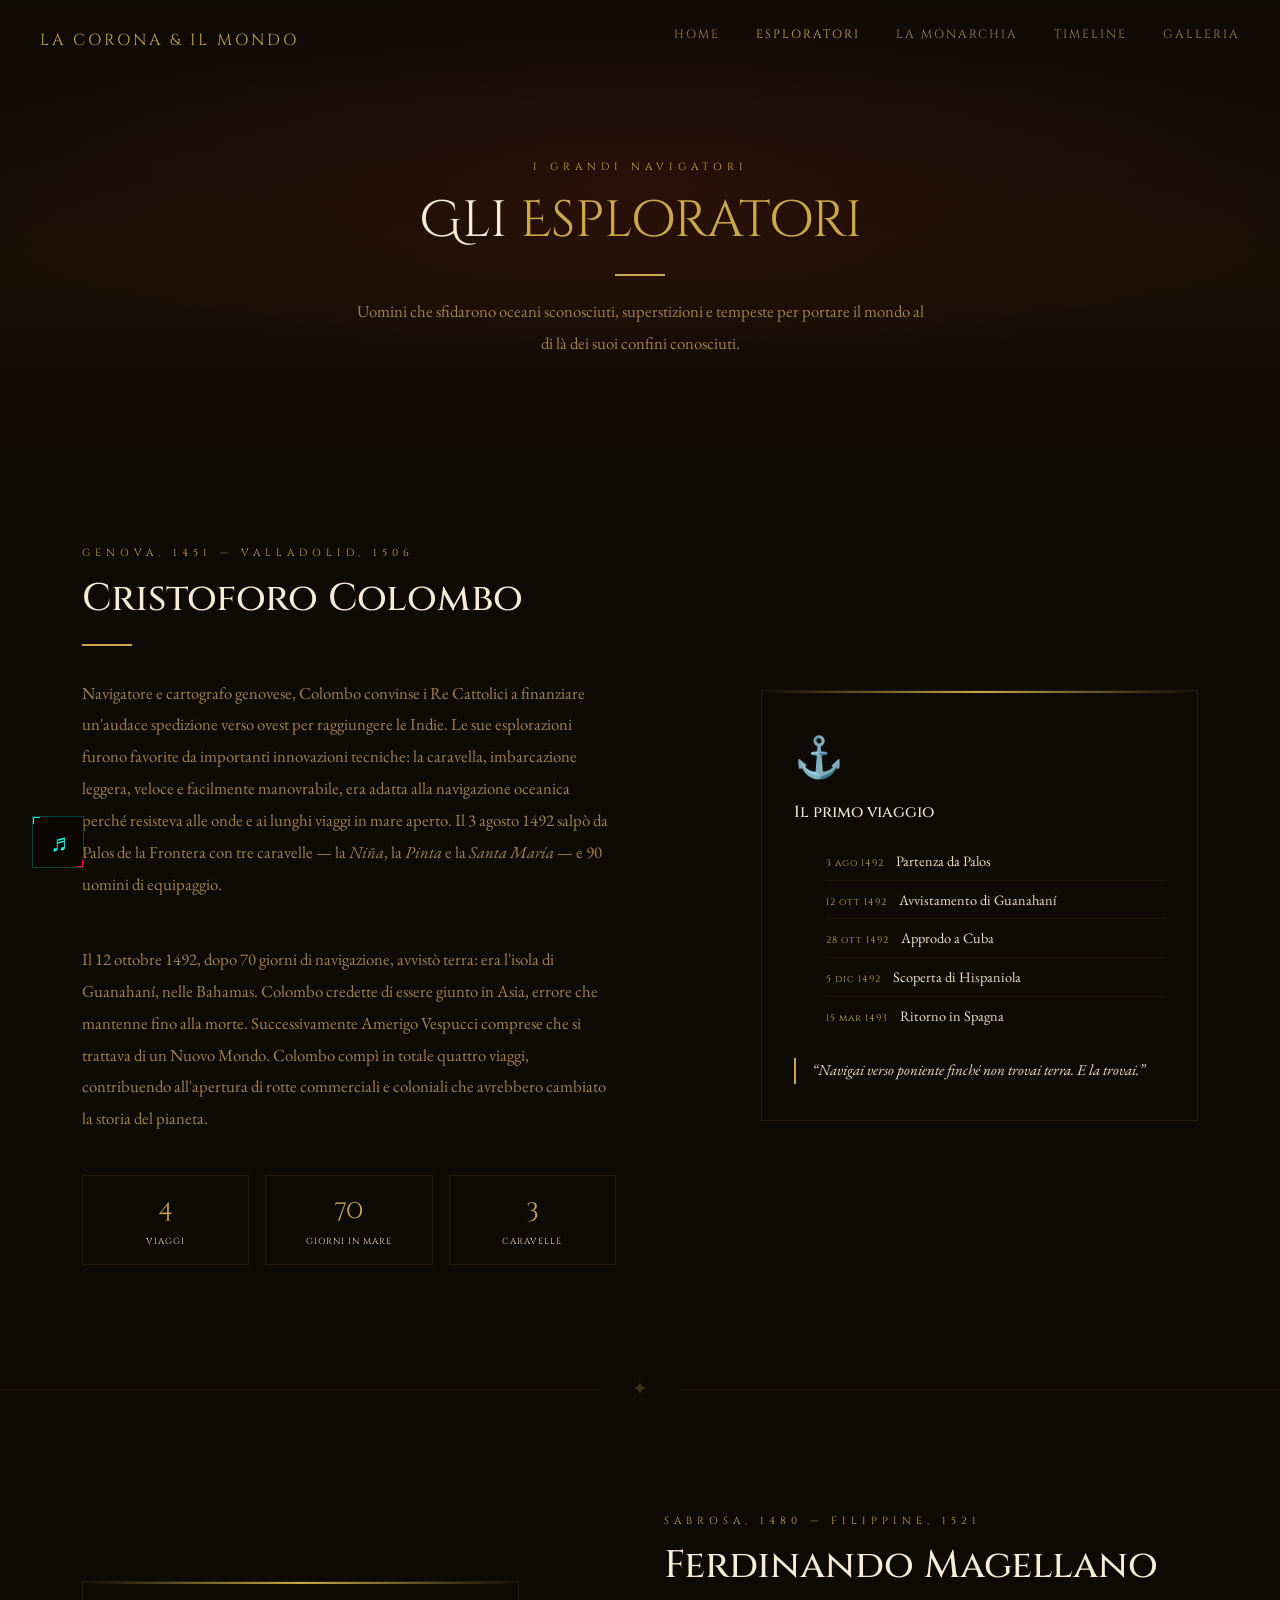
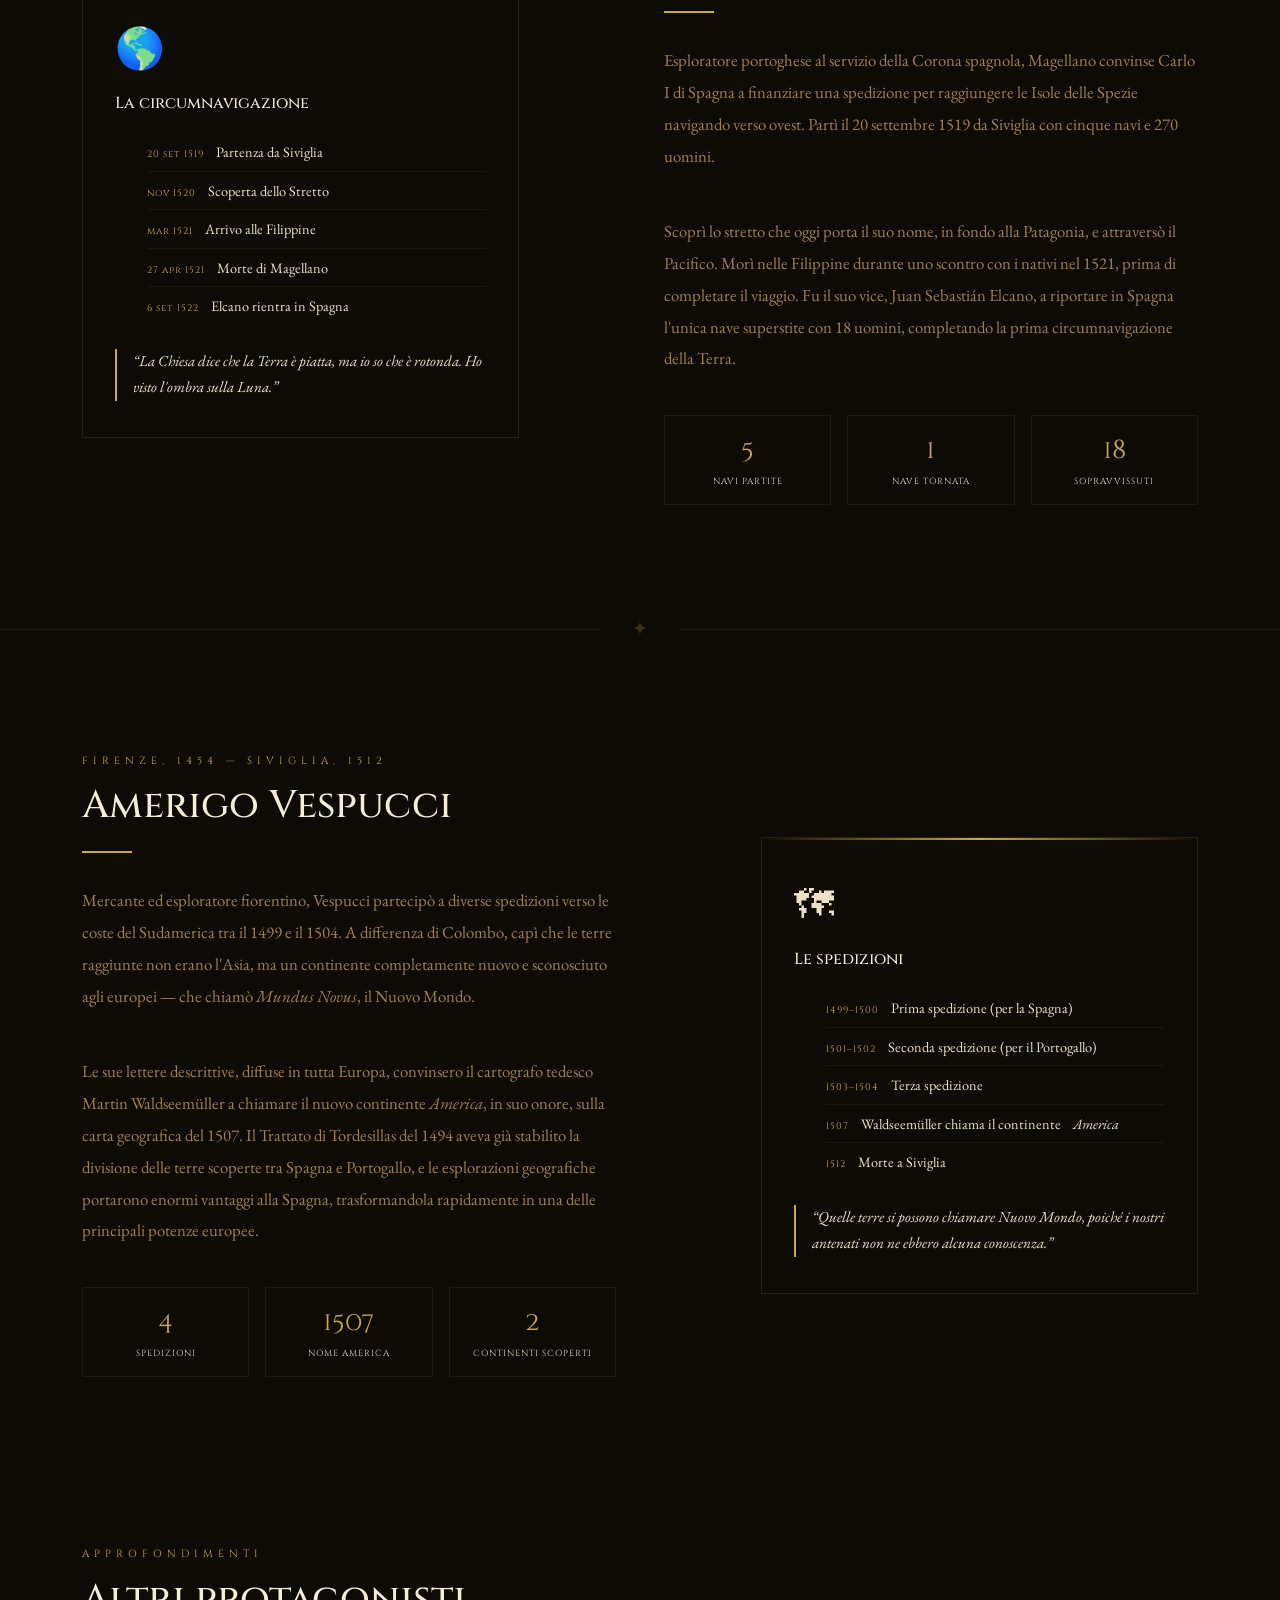
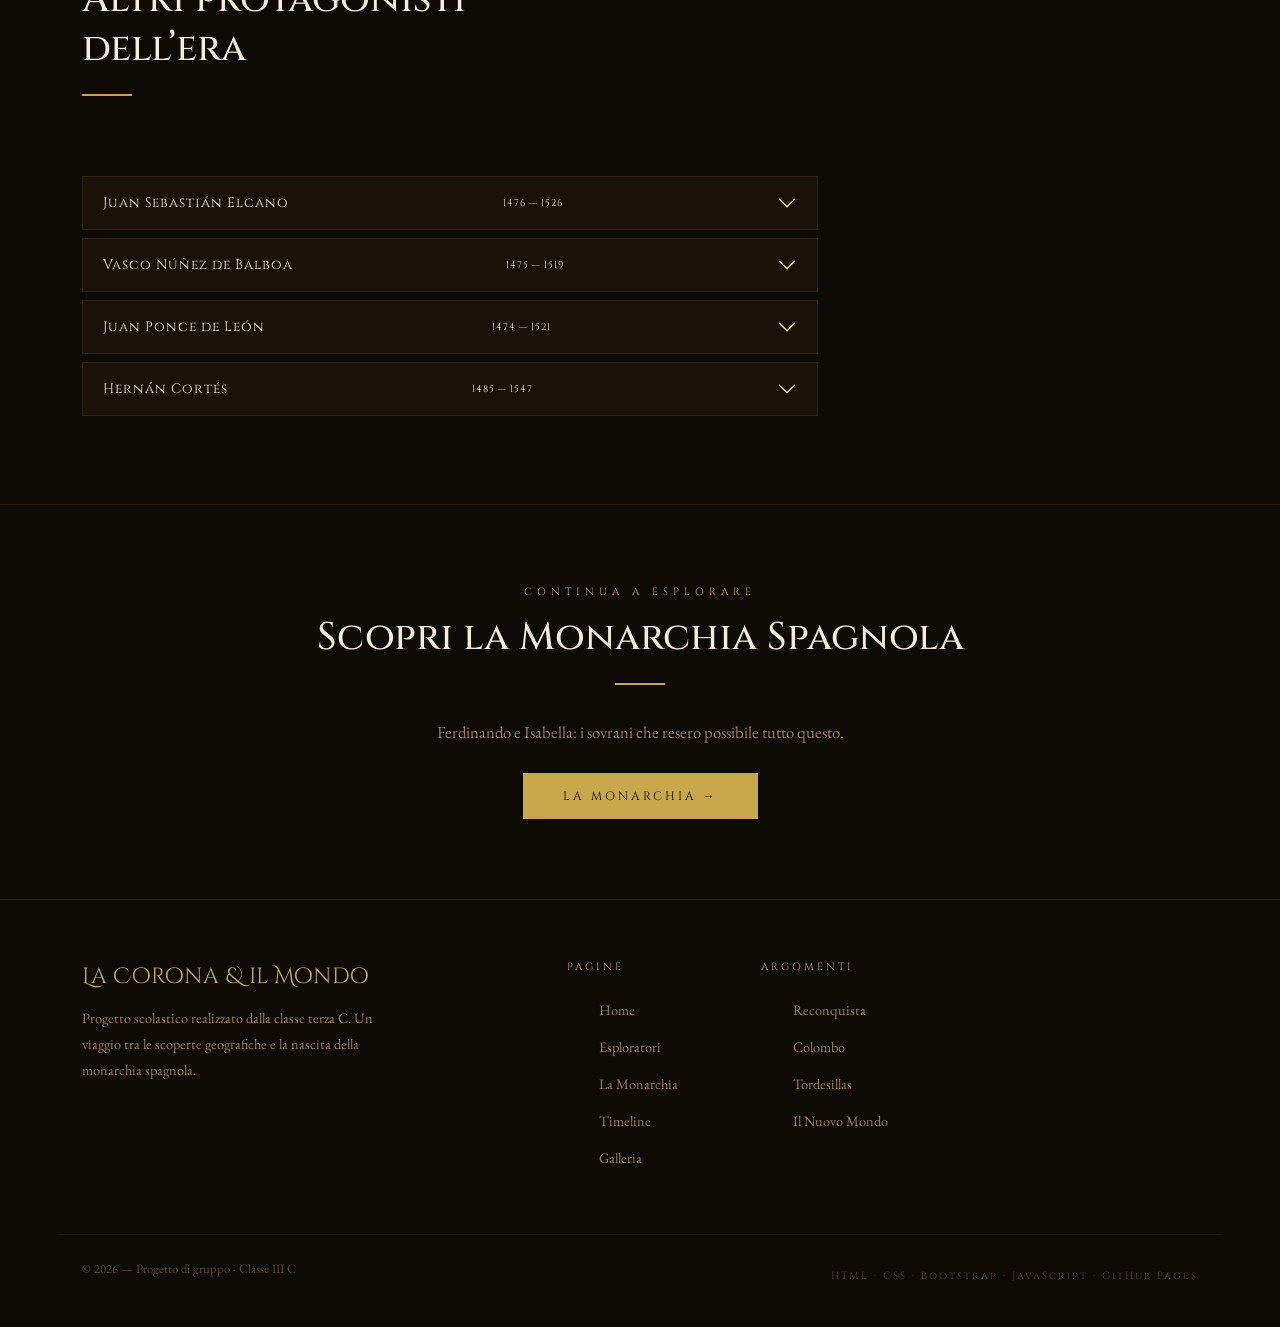
==== commit 75163241: "General fix" ====
--- a/esploratori.html
+++ b/esploratori.html
@@ -55,11 +55,11 @@
           <h2 class="section-title">Cristoforo Colombo</h2>
           <div class="gold-line"></div>
           <p class="section-body">
-            Navigatore e cartografo genovese, Colombo convinse i Re Cattolici a finanziare un'audace spedizione verso ovest per raggiungere le Indie. Il 3 agosto 1492 salpò da Palos de la Frontera con tre caravelle — la <em>Niña</em>, la <em>Pinta</em> e la <em>Santa María</em> — e 90 uomini di equipaggio.
+            Navigatore e cartografo genovese, Colombo convinse i Re Cattolici a finanziare un'audace spedizione verso ovest per raggiungere le Indie. Le sue esplorazioni furono favorite da importanti innovazioni tecniche: la caravella, imbarcazione leggera, veloce e facilmente manovrabile, era adatta alla navigazione oceanica perché resisteva alle onde e ai lunghi viaggi in mare aperto. Il 3 agosto 1492 salpò da Palos de la Frontera con tre caravelle — la <em>Niña</em>, la <em>Pinta</em> e la <em>Santa María</em> — e 90 uomini di equipaggio.
           </p>
           <br>
           <p class="section-body">
-            Il 12 ottobre 1492, dopo 70 giorni di navigazione, avvistò terra: era l'isola di Guanahaní, nelle Bahamas. Colombo credette di essere giunto in Asia, errore che mantenne fino alla morte. Compì in totale quattro viaggi verso il Nuovo Mondo, contribuendo all'apertura di rotte commerciali e coloniali che avrebbero cambiato la storia del pianeta.
+            Il 12 ottobre 1492, dopo 70 giorni di navigazione, avvistò terra: era l'isola di Guanahaní, nelle Bahamas. Colombo credette di essere giunto in Asia, errore che mantenne fino alla morte. Successivamente Amerigo Vespucci comprese che si trattava di un Nuovo Mondo. Colombo compì in totale quattro viaggi, contribuendo all'apertura di rotte commerciali e coloniali che avrebbero cambiato la storia del pianeta.
           </p>
 
           <!-- stats mini -->
@@ -189,11 +189,11 @@
           <h2 class="section-title">Amerigo Vespucci</h2>
           <div class="gold-line"></div>
           <p class="section-body">
-            Mercante ed esploratore fiorentino, Vespucci partecipò a diverse spedizioni verso le coste del Sudamerica tra il 1499 e il 1504. A differenza di Colombo, capì che le terre raggiunte non erano l'Asia, ma un continente completamente nuovo e sconosciuto agli Europei.
+            Mercante ed esploratore fiorentino, Vespucci partecipò a diverse spedizioni verso le coste del Sudamerica tra il 1499 e il 1504. A differenza di Colombo, capì che le terre raggiunte non erano l'Asia, ma un continente completamente nuovo e sconosciuto agli europei — che chiamò <em>Mundus Novus</em>, il Nuovo Mondo.
           </p>
           <br>
           <p class="section-body">
-            Le sue lettere descrittive, diffuse in tutta Europa, convinsero il cartografo tedesco Martin Waldseemüller a chiamare il nuovo continente <em>America</em>, in suo onore, sulla carta geografica del 1507. Vespucci divenne così il primo a teorizzare l'esistenza di un Nuovo Mondo separato dall'Asia.
+            Le sue lettere descrittive, diffuse in tutta Europa, convinsero il cartografo tedesco Martin Waldseemüller a chiamare il nuovo continente <em>America</em>, in suo onore, sulla carta geografica del 1507. Il Trattato di Tordesillas del 1494 aveva già stabilito la divisione delle terre scoperte tra Spagna e Portogallo, e le esplorazioni geografiche portarono enormi vantaggi alla Spagna, trasformandola rapidamente in una delle principali potenze europee.
           </p>
 
           <div class="row g-3 mt-4">
@@ -362,37 +362,41 @@
 
   <!-- MUSIC PLAYER -->
   <div id="musicPlayer">
-    <div class="player-header">
-      <span class="player-label"><span id="playerDot"></span>Now Playing</span>
-    </div>
-    <div class="player-track">Colonna sonora</div>
-    <div class="player-track-sub">Colonna sonora del sito</div>
-    <div class="player-wave" id="playerWave">
-      <div class="wave-bar"></div><div class="wave-bar"></div>
-      <div class="wave-bar"></div><div class="wave-bar"></div>
-      <div class="wave-bar"></div><div class="wave-bar"></div>
-      <div class="wave-bar"></div><div class="wave-bar"></div>
-      <div class="wave-bar"></div><div class="wave-bar"></div>
-      <div class="wave-bar"></div><div class="wave-bar"></div>
-    </div>
-    <div class="player-progress-wrap" id="progressWrap">
-      <div class="player-progress-fill" id="progressFill"></div>
-    </div>
-    <div class="player-time">
-      <span id="timeCurrent">0:00</span>
-      <span id="timeTotal">0:00</span>
-    </div>
-    <div class="player-controls">
-      <button class="player-btn play-btn" id="playBtn" aria-label="Play/Pausa">&#9654;</button>
-      <div class="player-volume">
-        <span class="player-vol-icon">&#128266;</span>
-        <input type="range" class="volume-slider" id="volumeSlider" min="0" max="1" step="0.01" value="0.7">
+    <span class="mp-bubble-icon" aria-hidden="true">&#9836;</span>
+    <div class="player-panel">
+      <div class="player-header">
+        <span class="player-label"><span id="playerDot"></span>Now Playing</span>
+        <button class="player-close-btn" id="playerCloseBtn" aria-label="Chiudi player">&#10005;</button>
+      </div>
+      <div class="player-track">Colonna sonora</div>
+      <div class="player-track-sub">Colonna sonora del sito</div>
+      <div class="player-wave" id="playerWave">
+        <div class="wave-bar"></div><div class="wave-bar"></div>
+        <div class="wave-bar"></div><div class="wave-bar"></div>
+        <div class="wave-bar"></div><div class="wave-bar"></div>
+        <div class="wave-bar"></div><div class="wave-bar"></div>
+        <div class="wave-bar"></div><div class="wave-bar"></div>
+        <div class="wave-bar"></div><div class="wave-bar"></div>
+      </div>
+      <div class="player-progress-wrap" id="progressWrap">
+        <div class="player-progress-fill" id="progressFill"></div>
+      </div>
+      <div class="player-time">
+        <span id="timeCurrent">0:00</span>
+        <span id="timeTotal">0:00</span>
+      </div>
+      <div class="player-controls">
+        <button class="player-btn play-btn" id="playBtn" aria-label="Play/Pausa">&#9654;</button>
+        <div class="player-volume">
+          <span class="player-vol-icon">&#128266;</span>
+          <input type="range" class="volume-slider" id="volumeSlider" min="0" max="1" step="0.01" value="0.7">
+        </div>
       </div>
     </div>
   </div>
 
   <audio id="bgMusic" loop>
-    <source src="/audio/Lil Uzi Vert- 20 Min (Instrumental).mp3" type="audio/mpeg">
+    <source src="audio/Lil Uzi Vert- 20 Min (Instrumental).mp3" type="audio/mpeg">
   </audio>
 
   <script src="https://cdn.jsdelivr.net/npm/bootstrap@5.3.3/dist/js/bootstrap.bundle.min.js"></script>
--- a/style.css
+++ b/style.css
@@ -216,14 +216,18 @@
 }
 .hero-title span { color: var(--gold); }  /* Span nel titolo: colore oro per enfasi */
 
-.hero-title.glitch-in {  /* Animazione rivelazione titolo */
-  animation: titleReveal 0.1s steps(1) forwards;  /* Rivelazione rapida */
+.hero-title.glitch-in {
+  /*l'animazione è la RIUNIFICAZIONE: da glitch a normale */
+  animation: titleUnify 1.2s steps(1) forwards;
 }
 
 /* pseudo-elements per effetto RGB-split */
-.hero-title.glitch-active {  /* Stato glitch attivo sul titolo */
-  animation: glitchLoop 4s infinite;  /* Loop glitch infinito ogni 4s */
-}
+.hero-title.glitch-active {
+  animation: none;
+  filter: none;
+  transform: none;
+}
+
 .hero-title.glitch-active::before,
 .hero-title.glitch-active::after {  /* Pseudo-elementi per effetto RGB split */
   content: attr(data-text);  /* Ripete il testo del titolo */
@@ -808,259 +812,304 @@
 }
 
 /* ═══════════════════════════════════════
-   MUSIC PLAYER
+   MUSIC PLAYER — collassabile
    ═══════════════════════════════════════ */
 
-#musicPlayer { /* Contenitore principale del player musicale */
-  position: fixed; /* Il player rimane fisso sullo schermo */
-  bottom: 32px; /* Distanza dal basso */
-  left: 32px; /* Distanza da sinistra */
-  z-index: 998; /* Rimane sopra agli altri elementi */
-  width: 300px; /* Larghezza del player */
-  background: transparent; /* Sfondo completamente trasparente */
-  backdrop-filter: none; /* Nessuna sfocatura */
- -webkit-backdrop-filter: none; /* Nessuna sfocatura su Safari */
-  border: 1px solid rgba(0,255,229,0.08); /* Bordo ciano molto leggero */
-  box-shadow: 0 0 6px rgba(0,255,229,0.03); /* Glow quasi invisibile */
-  padding: 16px 18px; /* Spazio interno */
-  transition: border-color 0.3s, box-shadow 0.3s, background 0.3s; /* Animazioni fluide */
-}
-
-#musicPlayer:hover {  /* Hover player */
-  border-color: rgba(0,255,229,0.5);  /* Bordo più visibile */
-  box-shadow: 0 0 32px rgba(0,255,229,0.15), 0 0 8px rgba(255,0,60,0.2);  /* Glow più intenso */
-}
-
-/* angolini decorativi */
-#musicPlayer::before,  /* Angolo decorativo superiore sinistro */
-#musicPlayer::after {  /* Angolo decorativo inferiore destro */
-  content: '';  /* Pseudo-elementi vuoti */
-  position: absolute;  /* Posizionamento assoluto */
-  width: 8px; height: 8px;  /* 8x8px */
-}
-#musicPlayer::before {  /* Angolo top-left ciano */
-  top: -1px; left: -1px;  /* Posizione angolo alto */
-  border-top: 2px solid var(--glitch-cyan);  /* Bordo superiore ciano */
-  border-left: 2px solid var(--glitch-cyan);  /* Bordo sinistro ciano */
-}
-#musicPlayer::after {  /* Angolo bottom-right magenta */
-  bottom: -1px; right: -1px;  /* Posizione angolo basso */
-  border-bottom: 2px solid var(--glitch-magenta);  /* Bordo inferiore magenta */
-  border-right: 2px solid var(--glitch-magenta);  /* Bordo destro magenta */
+#musicPlayer {
+  position: fixed;
+  bottom: 32px;
+  left: 32px;
+  z-index: 998;
+  width: 52px;
+  height: 52px;
+  background: rgba(10, 7, 3, 0.92);
+  border: 1px solid rgba(0,255,229,0.25);
+  padding: 0;
+  overflow: hidden;
+  cursor: pointer;
+  transition:
+    width  0.42s cubic-bezier(.4,0,.2,1),
+    height 0.42s cubic-bezier(.4,0,.2,1),
+    border-color 0.3s,
+    box-shadow 0.3s;
+}
+#musicPlayer::before {
+  content: '';
+  position: absolute;
+  top: -1px; left: -1px;
+  width: 8px; height: 8px;
+  border-top:  2px solid var(--glitch-cyan);
+  border-left: 2px solid var(--glitch-cyan);
+  pointer-events: none;
+}
+#musicPlayer::after {
+  content: '';
+  position: absolute;
+  bottom: -1px; right: -1px;
+  width: 8px; height: 8px;
+  border-bottom: 2px solid var(--glitch-magenta);
+  border-right:  2px solid var(--glitch-magenta);
+  pointer-events: none;
+}
+#musicPlayer:hover {
+  border-color: rgba(0,255,229,0.5);
+  box-shadow: 0 0 20px rgba(0,255,229,0.1);
+}
+#musicPlayer.open {
+  width: 300px;
+  height: auto;
+  overflow: visible;
+  cursor: default;
+}
+#musicPlayer.open.playing {
+  animation: playerGlitch 7s infinite;
+}
+
+/* ── Icona musicale quando chiuso ── */
+.mp-bubble-icon {
+  position: absolute;
+  top: 0; left: 0;
+  width: 52px; height: 52px;
+  display: flex;
+  align-items: center;
+  justify-content: center;
+  color: var(--glitch-cyan);
+  font-size: 1.5rem;
+  pointer-events: none;
+  transition: opacity 0.15s;
+}
+#musicPlayer.open .mp-bubble-icon {
+  opacity: 0;
+}
+
+/* ── Pannello interno (visibile solo da aperto) ── */
+.player-panel {
+  opacity: 0;
+  pointer-events: none;
+  transition: opacity 0.2s 0.15s;
+  padding: 16px 18px;
+  width: 300px;
+}
+#musicPlayer.open .player-panel {
+  opacity: 1;
+  pointer-events: all;
 }
 
 /* header del player */
-.player-header {  /* Header del player */
-  display: flex;  /* Layout flex */
-  justify-content: space-between;  /* Spazio tra elementi */
-  align-items: center;  /* Centrati verticalmente */
-  margin-bottom: 12px;  /* Margine inferiore */
-}
-.player-label {  /* Etichetta "NOW PLAYING" */
-  font-family: 'Cinzel', serif;  /* Font decorativo */
-  font-size: 0.55rem;  /* Font molto piccolo */
-  letter-spacing: 3px;  /* Spaziatura */
-  color: var(--glitch-cyan);  /* Colore ciano */
-  text-transform: uppercase;  /* Maiuscolo */
-}
-.player-label span {  /* Pallino indicatore stato (lampeggiante) */
-  display: inline-block;  /* Inline ma con dimensioni */
-  width: 6px; height: 6px;  /* 6x6px */
-  background: var(--glitch-cyan);  /* Ciano quando in riproduzione */
-  border-radius: 50%;  /* Circolare */
-  margin-right: 6px;  /* Spazio a destra */
-  animation: playerBlink 1.2s ease infinite;  /* Lampeggio infinito */
-}
-.player-label span.paused {  /* Stato pausa del pallino */
-  background: var(--text-muted);  /* Colore attenuato */
-  animation: none;  /* Nessuna animazione */
-}
-@keyframes playerBlink {  /* Animazione lampeggio pallino */
-  0%, 100% { opacity: 1; }  /* Visibile */
-  50%       { opacity: 0.2; }  /* Quasi invisibile */
-}
+.player-header {
+  display: flex;
+  justify-content: space-between;
+  align-items: center;
+  margin-bottom: 12px;
+}
+.player-label {
+  font-family: 'Cinzel', serif;
+  font-size: 0.55rem;
+  letter-spacing: 3px;
+  color: var(--glitch-cyan);
+  text-transform: uppercase;
+}
+.player-label span {
+  display: inline-block;
+  width: 6px; height: 6px;
+  background: var(--glitch-cyan);
+  border-radius: 50%;
+  margin-right: 6px;
+  animation: playerBlink 1.2s ease infinite;
+}
+.player-label span.paused {
+  background: var(--text-muted);
+  animation: none;
+}
+@keyframes playerBlink {
+  0%, 100% { opacity: 1; }
+  50%       { opacity: 0.2; }
+}
+
+/* bottone chiudi */
+.player-close-btn {
+  background: none;
+  border: none;
+  color: var(--text-muted);
+  font-size: 1rem;
+  cursor: pointer;
+  padding: 2px 6px;
+  transition: color 0.2s;
+  line-height: 1;
+}
+.player-close-btn:hover { color: var(--glitch-cyan); }
 
 /* titolo canzone */
-.player-track {  /* Titolo canzone in riproduzione */
-  font-family: 'Cinzel', serif;  /* Font decorativo */
-  font-size: 0.7rem;  /* Font piccolo */
-  color: var(--parchment);  /* Colore pergamena */
-  letter-spacing: 1px;  /* Spaziatura */
-  margin-bottom: 12px;  /* Margine */
-  white-space: nowrap;  /* Nessun a capo */
-  overflow: hidden;  /* Nasconde overflow */
-  text-overflow: ellipsis;  /* Puntini di sospensione se troppo lungo */
-}
-.player-track-sub {  /* Sottotitolo/artista */
-  font-family: 'EB Garamond', serif;  /* Font serif */
-  font-size: 0.75rem;  /* Font piccolo */
-  color: var(--text-muted);  /* Colore attenuato */
-  margin-bottom: 14px;  /* Margine */
-  font-style: italic;  /* Corsivo */
-}
-
-/* waveform bars */
-.player-wave {  /* Contenitore barre waveform animate */
-  display: flex;  /* Layout orizzontale */
-  align-items: flex-end;  /* Allineate in basso */
-  gap: 3px;  /* Spazio tra barre */
-  height: 28px;  /* Altezza totale */
-  margin-bottom: 14px;  /* Margine */
-}
-.wave-bar {  /* Singola barra waveform */
-  flex: 1;  /* Larghezza uguale tra tutte */
-  background: var(--glitch-cyan);  /* Colore ciano di default */
-  border-radius: 1px;  /* Leggermente arrotondata */
-  opacity: 0.7;  /* Trasparenza */
-  transform-origin: bottom;  /* Scala dal basso verso l'alto */
-  min-height: 3px;  /* Altezza minima */
-}
-.player-playing .wave-bar { animation: waveAnim var(--dur, 0.8s) ease-in-out infinite alternate; }  /* Animazione onda quando in riproduzione */
-.wave-bar:nth-child(1)  { --dur: 0.55s; height: 30%; }  /* Barra 1: durata 0.55s, altezza 30% */
-.wave-bar:nth-child(2)  { --dur: 0.72s; height: 70%; }  /* Barra 2: durata 0.72s, altezza 70% */
-.wave-bar:nth-child(3)  { --dur: 0.48s; height: 45%; }  /* Barra 3: durata 0.48s, altezza 45% */
-.wave-bar:nth-child(4)  { --dur: 0.85s; height: 90%; }  /* Barra 4: durata 0.85s, altezza 90% */
-.wave-bar:nth-child(5)  { --dur: 0.61s; height: 55%; }  /* Barra 5: durata 0.61s, altezza 55% */
-.wave-bar:nth-child(6)  { --dur: 0.77s; height: 100%; }  /* Barra 6: durata 0.77s, altezza 100% */
-.wave-bar:nth-child(7)  { --dur: 0.53s; height: 65%; }  /* Barra 7: durata 0.53s, altezza 65% */
-.wave-bar:nth-child(8)  { --dur: 0.90s; height: 40%; }  /* Barra 8: durata 0.90s, altezza 40% */
-.wave-bar:nth-child(9)  { --dur: 0.66s; height: 75%; }  /* Barra 9: durata 0.66s, altezza 75% */
-.wave-bar:nth-child(10) { --dur: 0.44s; height: 30%; }  /* Barra 10: durata 0.44s, altezza 30% */
-.wave-bar:nth-child(11) { --dur: 0.79s; height: 85%; }  /* Barra 11: durata 0.79s, altezza 85% */
-.wave-bar:nth-child(12) { --dur: 0.58s; height: 50%; }  /* Barra 12: durata 0.58s, altezza 50% */
-.wave-bar:nth-child(odd)  { background: var(--glitch-cyan); }  /* Barre dispari: colore ciano */
-.wave-bar:nth-child(even) { background: var(--glitch-magenta); opacity: 0.5; }  /* Barre pari: colore magenta, più trasparenti */
-
-@keyframes waveAnim {  /* Animazione onda delle barre */
-  from { transform: scaleY(0.2); opacity: 0.4; }  /* Inizio: altezza minima, poco visibile */
-  to   { transform: scaleY(1);   opacity: 0.9; }  /* Fine: altezza massima, molto visibile */
-}
-
-/* progress bar */
-.player-progress-wrap {  /* Contenitore barra progresso */
-  position: relative;  /* Per posizionamento thumb */
-  height: 3px;  /* Altezza 3px */
-  background: rgba(255,255,255,0.08);  /* Sfondo quasi invisibile */
-  margin-bottom: 14px;  /* Margine */
-  cursor: pointer;  /* Cliccabile per seek */
-}
-.player-progress-wrap:hover { height: 5px; margin-bottom: 12px; }  /* Hover: si ingrossa, compensa margine */
-.player-progress-fill {  /* Riempimento barra progresso (parte colorata) */
-  height: 100%;  /* Altezza piena del contenitore */
-  width: 0%;  /* Inizialmente zero (aggiornato da JS) */
-  background: linear-gradient(90deg, var(--glitch-cyan), var(--glitch-magenta));  /* Gradiente ciano→magenta */
-  transition: width 0.25s linear;  /* Aggiornamento fluido */
-  position: relative;  /* Per thumb */
-}
-.player-progress-fill::after {  /* Thumb/pallino sulla barra progresso */
-  content: '';  /* Pseudo-elemento vuoto */
-  position: absolute;  /* Posizionamento assoluto */
-  right: -4px; top: 50%;  /* A destra della barra, al centro verticale */
-  transform: translateY(-50%);  /* Centratura verticale precisa */
-  width: 8px; height: 8px;  /* 8x8px */
-  background: var(--glitch-cyan);  /* Ciano */
-  border-radius: 50%;  /* Circolare */
-  box-shadow: 0 0 6px var(--glitch-cyan);  /* Glow */
-  opacity: 0;  /* Inizialmente invisibile */
-  transition: opacity 0.2s;  /* Transizione */
-}
-.player-progress-wrap:hover .player-progress-fill::after { opacity: 1; }  /* Thumb visibile in hover */
+.player-track {
+  font-family: 'Cinzel', serif;
+  font-size: 0.7rem;
+  color: var(--parchment);
+  letter-spacing: 1px;
+  margin-bottom: 4px;
+  white-space: nowrap;
+  overflow: hidden;
+  text-overflow: ellipsis;
+}
+.player-track-sub {
+  font-family: 'EB Garamond', serif;
+  font-size: 0.75rem;
+  color: var(--text-muted);
+  margin-bottom: 14px;
+  font-style: italic;
+}
+
+/* waveform */
+.player-wave {
+  display: flex;
+  align-items: flex-end;
+  gap: 3px;
+  height: 28px;
+  margin-bottom: 14px;
+}
+.wave-bar {
+  flex: 1;
+  background: var(--glitch-cyan);
+  border-radius: 1px;
+  opacity: 0.7;
+  transform-origin: bottom;
+  min-height: 3px;
+}
+.player-playing .wave-bar { animation: waveAnim var(--dur, 0.8s) ease-in-out infinite alternate; }
+.wave-bar:nth-child(1)  { --dur:0.55s; height:30%; }
+.wave-bar:nth-child(2)  { --dur:0.72s; height:70%; }
+.wave-bar:nth-child(3)  { --dur:0.48s; height:45%; }
+.wave-bar:nth-child(4)  { --dur:0.85s; height:90%; }
+.wave-bar:nth-child(5)  { --dur:0.61s; height:55%; }
+.wave-bar:nth-child(6)  { --dur:0.77s; height:100%; }
+.wave-bar:nth-child(7)  { --dur:0.53s; height:65%; }
+.wave-bar:nth-child(8)  { --dur:0.90s; height:40%; }
+.wave-bar:nth-child(9)  { --dur:0.66s; height:75%; }
+.wave-bar:nth-child(10) { --dur:0.44s; height:30%; }
+.wave-bar:nth-child(11) { --dur:0.79s; height:85%; }
+.wave-bar:nth-child(12) { --dur:0.58s; height:50%; }
+.wave-bar:nth-child(odd)  { background: var(--glitch-cyan); }
+.wave-bar:nth-child(even) { background: var(--glitch-magenta); opacity:0.5; }
+@keyframes waveAnim {
+  from { transform:scaleY(0.2); opacity:0.4; }
+  to   { transform:scaleY(1);   opacity:0.9; }
+}
+
+/* progress */
+.player-progress-wrap {
+  position: relative;
+  height: 3px;
+  background: rgba(255,255,255,0.08);
+  margin-bottom: 14px;
+  cursor: pointer;
+  transition: height 0.2s, margin-bottom 0.2s;
+}
+.player-progress-wrap:hover { height:5px; margin-bottom:12px; }
+.player-progress-fill {
+  height: 100%;
+  width: 0%;
+  background: linear-gradient(90deg, var(--glitch-cyan), var(--glitch-magenta));
+  transition: width 0.25s linear;
+  position: relative;
+}
+.player-progress-fill::after {
+  content: '';
+  position: absolute;
+  right: -4px; top: 50%;
+  transform: translateY(-50%);
+  width: 8px; height: 8px;
+  background: var(--glitch-cyan);
+  border-radius: 50%;
+  box-shadow: 0 0 6px var(--glitch-cyan);
+  opacity: 0;
+  transition: opacity 0.2s;
+}
+.player-progress-wrap:hover .player-progress-fill::after { opacity:1; }
 
 /* time */
-.player-time {  /* Tempo corrente / totale */
-  display: flex;  /* Layout flex */
-  justify-content: space-between;  /* Ai lati opposti */
-  font-family: 'Cinzel', serif;  /* Font decorativo */
-  font-size: 0.55rem;  /* Font molto piccolo */
-  color: var(--text-muted);  /* Colore attenuato */
-  letter-spacing: 1px;  /* Spaziatura */
-  margin-bottom: 14px;  /* Margine */
+.player-time {
+  display: flex;
+  justify-content: space-between;
+  font-family: 'Cinzel', serif;
+  font-size: 0.55rem;
+  color: var(--text-muted);
+  letter-spacing: 1px;
+  margin-bottom: 14px;
 }
 
 /* controls */
-.player-controls {  /* Controlli play/pause/skip */
-  display: flex;  /* Layout orizzontale */
-  align-items: center;  /* Centrati verticalmente */
-  gap: 12px;  /* Spazio tra bottoni */
-}
-.player-btn {  /* Bottone generico player */
-  background: none;  /* Nessuno sfondo */
-  border: 1px solid rgba(0,255,229,0.2);  /* Bordo ciano trasparente */
-  color: var(--glitch-cyan);  /* Icona ciana */
-  width: 36px; height: 36px;  /* 36x36px */
-  cursor: pointer;  /* Cursore a mano */
-  font-size: 0.9rem;  /* Dimensione icona */
-  display: flex;  /* Centratura flex */
-  align-items: center;  /* Centrato verticale */
-  justify-content: center;  /* Centrato orizzontale */
-  transition: background 0.2s, border-color 0.2s, box-shadow 0.2s;  /* Transizioni rapide */
-  flex-shrink: 0;  /* Non si restringe */
-}
-.player-btn:hover {  /* Hover bottone player */
-  background: rgba(0,255,229,0.1);  /* Sfondo ciano trasparente */
-  border-color: var(--glitch-cyan);  /* Bordo pieno ciano */
-  box-shadow: 0 0 10px rgba(0,255,229,0.3);  /* Glow ciano */
-}
-.player-btn.play-btn {  /* Bottone play principale (più grande) */
-   width: 44px; height: 44px;  /* Dimensioni aumentate: 44x44px per il bottone play principale */
-  font-size: 1.1rem;  /* Icona play più grande (1.1rem vs 0.9rem dei bottoni normali) */
-  border-color: rgba(0,255,229,0.4);  /* Bordo ciano più marcato (opacità 40% vs 20%) per enfatizzare il play */
-}
-.player-btn.play-btn:hover {  /* Stato hover del bottone play principale */
-  box-shadow: 0 0 16px rgba(0,255,229,0.4);  /* Glow ciano più intenso al passaggio del mouse */
-}
+.player-controls {
+  display: flex;
+  align-items: center;
+  gap: 12px;
+}
+.player-btn {
+  background: none;
+  border: 1px solid rgba(0,255,229,0.2);
+  color: var(--glitch-cyan);
+  width: 36px; height: 36px;
+  cursor: pointer;
+  font-size: 0.9rem;
+  display: flex;
+  align-items: center;
+  justify-content: center;
+  transition: background 0.2s, border-color 0.2s, box-shadow 0.2s;
+  flex-shrink: 0;
+}
+.player-btn:hover {
+  background: rgba(0,255,229,0.1);
+  border-color: var(--glitch-cyan);
+  box-shadow: 0 0 10px rgba(0,255,229,0.3);
+}
+.player-btn.play-btn {
+  width: 44px; height: 44px;
+  font-size: 1.1rem;
+  border-color: rgba(0,255,229,0.4);
+}
+.player-btn.play-btn:hover { box-shadow: 0 0 16px rgba(0,255,229,0.4); }
 
 /* volume */
-.player-volume {  /* Sezione controllo volume: contiene icona e slider */
-  flex: 1;  /* Occupa tutto lo spazio rimanente nella riga dei controlli */
-  display: flex;  /* Layout orizzontale: icona + slider affiancati */
-  align-items: center;  /* Allineamento verticale centrato tra icona e slider */
-  gap: 8px;  /* Spazio di 8px tra l'icona volume e lo slider */
-}
-.player-vol-icon {  /* Icona altoparlante (🔊) a sinistra dello slider */
-  font-size: 0.75rem;  /* Dimensione piccola dell'icona */
-  color: var(--text-muted);  /* Colore attenuato per non distrarre */
-  flex-shrink: 0;  /* L'icona non si restringe mai, mantiene dimensione fissa */
-}
-.volume-slider {  /* Slider/input range per regolare il volume */
-  flex: 1;  /* Occupa tutto lo spazio rimanente dopo l'icona */
-  -webkit-appearance: none;  /* Rimuove lo stile di default del browser WebKit (Chrome, Safari, Edge) */
-  appearance: none;  /* Rimuove lo stile di default standard per tutti i browser */
-  height: 2px;  /* Altezza della barra del slider: sottile linea di 2px */
-  background: rgba(255,255,255,0.1);  /* Sfondo quasi invisibile (bianco al 10%) */
-  outline: none;  /* Nessun bordo di focus visibile (outline blu di default) */
-  cursor: pointer;  /* Cursore a mano per indicare che è cliccabile/draggabile */
-}
-.volume-slider::-webkit-slider-thumb {  /* Stile del "pallino" thumb su browser WebKit (Chrome, Safari, Edge) */
-  -webkit-appearance: none;  /* Rimuove lo stile di default del thumb */
-  width: 10px; height: 10px;  /* Dimensione del thumb: piccolo cerchietto 10x10px */
-  border-radius: 50%;  /* Forma perfettamente circolare */
-  background: var(--glitch-cyan);  /* Colore ciano per coerenza con il tema glitch */
-  box-shadow: 0 0 6px var(--glitch-cyan);  /* Glow ciano attorno al thumb */
-  cursor: pointer;  /* Cursore a mano anche sul thumb */
-}
-.volume-slider::-moz-range-thumb {  /* Stile del thumb su Firefox (prefisso -moz-) */
-  width: 10px; height: 10px;  /* Stesse dimensioni del thumb WebKit */
-  border-radius: 50%;  /* Forma circolare */
-  background: var(--glitch-cyan);  /* Stesso colore ciano */
-  border: none;  /* Nessun bordo di default Firefox */
-  cursor: pointer;  /* Cursore a mano */
-}
-
-/* glitch flash occasionale sul player */
-@keyframes playerGlitch {  /* Animazione glitch che si attiva occasionalmente sul player in riproduzione */
-  0%, 95%, 100% { transform: none; filter: none; }  /* Per il 95% del tempo il player è normale */
-  96% { transform: translateX(2px); filter: hue-rotate(90deg); }  /* Al 96%: sposta a destra di 2px + rotazione tonalità verso il verde */
-  97% { transform: translateX(-2px); filter: hue-rotate(-90deg); }  /* Al 97%: sposta a sinistra di 2px + rotazione tonalità opposta verso il blu */
-  98% { transform: none; filter: none; }  /* Al 98%: torna normale, il glitch dura solo pochi frame */
-}
-#musicPlayer.playing {  /* Quando il player ha la classe "playing" (musica in riproduzione) */
-  animation: playerGlitch 7s infinite;  /* Applica il glitch ogni 7 secondi in loop infinito */
-}
-
-/* responsive */
-@media (max-width: 480px) {  /* Media query per schermi molto piccoli (smartphone) */
-  #musicPlayer { width: calc(100vw - 48px); left: 24px; bottom: 24px; }  /* Player largo quasi tutto lo schermo (viewport - 48px margini), posizionato 24px dai bordi */
+.player-volume {
+  flex: 1;
+  display: flex;
+  align-items: center;
+  gap: 8px;
+}
+.player-vol-icon { font-size:0.75rem; color:var(--text-muted); flex-shrink:0; }
+.volume-slider {
+  flex: 1;
+  -webkit-appearance: none;
+  appearance: none;
+  height: 2px;
+  background: rgba(255,255,255,0.1);
+  outline: none;
+  cursor: pointer;
+}
+.volume-slider::-webkit-slider-thumb {
+  -webkit-appearance: none;
+  width:10px; height:10px;
+  border-radius:50%;
+  background: var(--glitch-cyan);
+  box-shadow: 0 0 6px var(--glitch-cyan);
+  cursor: pointer;
+}
+.volume-slider::-moz-range-thumb {
+  width:10px; height:10px;
+  border-radius:50%;
+  background: var(--glitch-cyan);
+  border: none;
+  cursor: pointer;
+}
+
+@keyframes playerGlitch {
+  0%, 95%, 100% { transform:none; filter:none; }
+  96% { transform:translateX(2px);  filter:hue-rotate(90deg); }
+  97% { transform:translateX(-2px); filter:hue-rotate(-90deg); }
+  98% { transform:none; filter:none; }
+}
+
+@media (max-width: 480px) {
+  #musicPlayer       { left:24px; bottom:24px; }
+  #musicPlayer.open  { width:calc(100vw - 48px); }
 }
 
 
